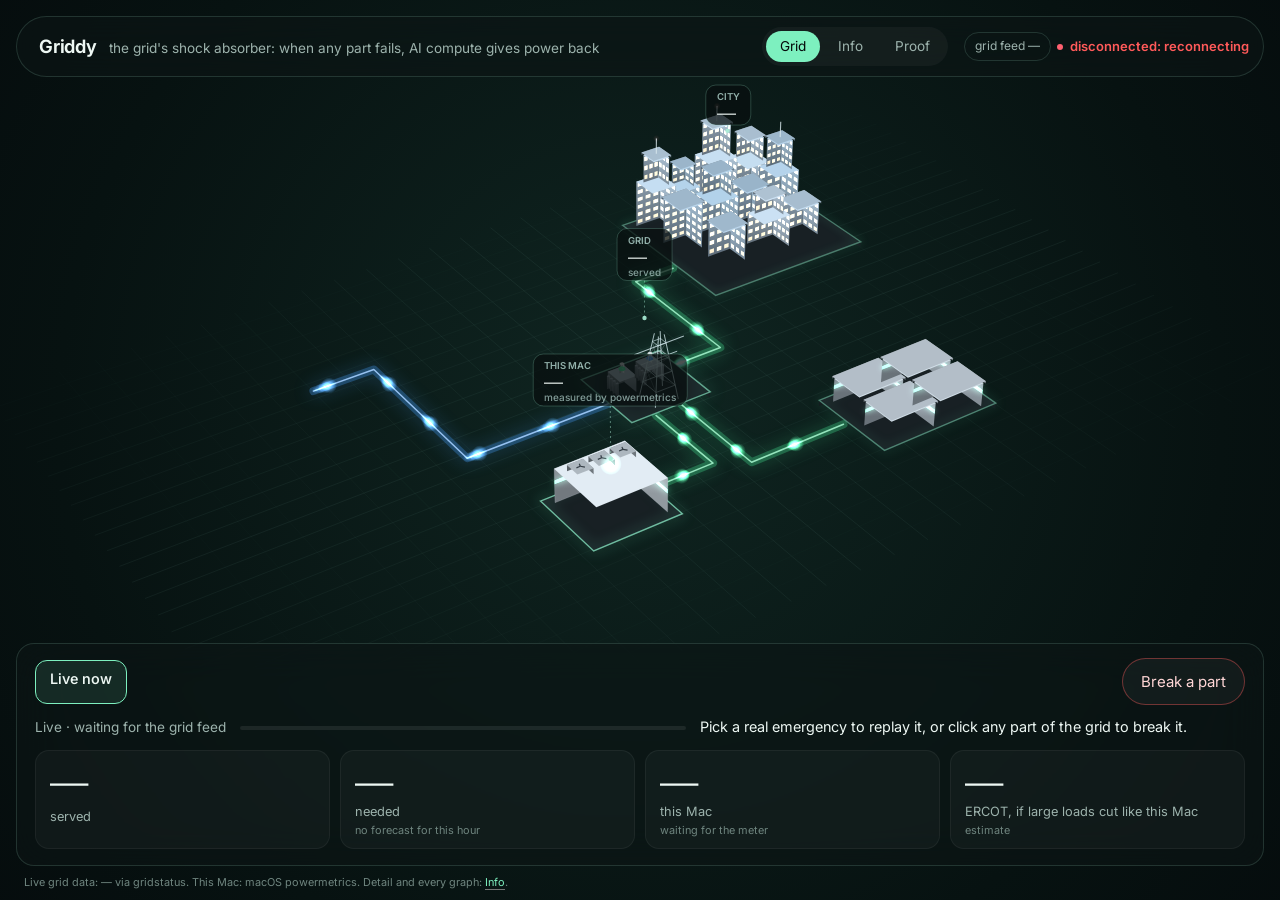
==== web/index.html @ c600271a "Judges describe a failure in their own words: read by pattern or Claude into a part and share, shown" ====
<!doctype html>
<html lang="en">
<head>
  <meta charset="utf-8">
  <meta name="viewport" content="width=device-width, initial-scale=1">
  <title>Griddy</title>
  <link rel="preconnect" href="https://fonts.googleapis.com">
  <link rel="preconnect" href="https://fonts.gstatic.com" crossorigin>
  <link href="https://fonts.googleapis.com/css2?family=Inter:wght@300;400;500;600;700&display=swap" rel="stylesheet">
  <link rel="stylesheet" href="style.css">
  <link rel="stylesheet" href="world.css">
</head>
<body class="w">
  <header class="w-top">
    <div class="w-brand"><b>Griddy</b><span>the grid's shock absorber: when any part fails, AI compute gives power back</span></div>
    <nav class="w-nav" aria-label="Pages"><a href="/" aria-current="page">Grid</a><a href="/info.html">Info</a><a href="/proof.html">Proof</a></nav>
    <div class="w-status"><span id="w-feed" class="w-pill">grid feed —</span><span id="conn" class="w-pill">connecting</span></div>
  </header>

  <canvas id="world" class="w-world" role="img" aria-label="The grid as a 3D world: power plants from the real fuel mix, the city lit by the demand served, this Mac's data center by its measured watts"></canvas>
  <div id="w-alerts" class="w-toasts" aria-live="polite"></div>
  <div id="w-pop" class="w-pop" role="dialog" aria-labelledby="w-pop-t" hidden>
    <b id="w-pop-t"></b><p id="w-pop-p"></p>
    <form id="w-pop-f" class="w-pop-f" hidden>
      <label for="w-pop-in">Or say how it breaks, in your words</label>
      <div><input id="w-pop-in" maxlength="500" autocomplete="off" placeholder="e.g. an ice storm freezes half the gas wellheads"><button type="submit">Read it</button></div>
      <small id="w-pop-read" aria-live="polite"></small>
    </form>
    <div id="w-pop-b" class="w-pop-b"></div>
  </div>

  <section class="w-dock" aria-label="The demo">
    <div class="w-row">
      <div id="w-picks" class="w-events" role="group" aria-label="Choose what the grid shows"></div>
      <button id="w-break-btn" type="button" class="w-work w-break">Break a part</button>
      <button id="w-work-btn" type="button" class="w-work" hidden>Give training a deadline</button>
      <button id="w-play-btn" type="button" class="w-play">Replay it live</button>
    </div>
    <div class="w-row w-row-time">
      <span id="w-clock" class="w-when">Live</span>
      <div class="w-bar" aria-hidden="true"><i id="w-progress"></i></div>
      <span id="w-head" class="w-headline"></span>
    </div>
    <div id="w-versus" class="w-versus" hidden>
      <div class="w-vs w-vs-without"><b>Without Griddy</b><span id="w-without"></span><small id="w-without-src"></small></div>
      <div class="w-vs w-vs-with"><b>With Griddy</b><span id="w-with"></span><small id="w-with-src"></small></div>
    </div>
    <div class="w-stats">
      <div class="w-stat"><b id="s-served">—</b><span>served</span><small id="s-served-src"></small></div>
      <div class="w-stat"><b id="s-needed">—</b><span>needed</span><small id="s-needed-src"></small></div>
      <div class="w-stat"><b id="s-mac">—</b><span>this Mac</span><small id="s-mac-src">measured by powermetrics</small></div>
      <div class="w-stat"><b id="s-impact">—</b><span id="s-impact-k">at grid scale</span><small id="s-impact-src">estimate</small></div>
    </div>
  </section>
  <footer id="w-sources" class="w-src"></footer>

  <script src="common.js"></script>
  <script src="world.js"></script>
  <script src="demo.js"></script>
</body>
</html>
---- web/style.css ----
/* Brownout: one stylesheet for the dashboard (projector, 1.5 m) and the phone pages (375 px). */
/* Tokens: a control room in black and grey (the Brownout design system). Power is drawn in white; colour
   says what a thing is (a job, the price, a limit); brightness says whether it is live; motion says that it
   just changed. Red only for limits, amber only for price and warnings. */
:root {
  /* the design system's tokens */
  --ground: #000000;          /* the page */
  --ground-glow: #1c1c1c;     /* the one pool of light behind what is live */
  --glass: rgba(24, 24, 24, 0.74);          /* panels; reads as #121212 */
  --glass-raised: rgba(44, 44, 44, 0.82);   /* inputs, pressed segments; reads as #242424 */
  --recess: #0c0c0c;          /* wells: a deferred slot, a gauge track */
  --hairline: rgba(255, 255, 255, 0.12);    /* dividers and gridlines only */
  --edge: #757575;            /* control borders, 3:1 or better */
  --ink: #f2f2f2; --ink-muted: #a6a6a6; --ink-quiet: #8c8c8c;
  --current: #ffffff;         /* power, measured and live */
  --current-dim: #666666;     /* power at rest; planned-watt bars, 3:1 on a panel */
  --on-current: #0a0a0a;
  --price: #ffb547;           /* signal amber: price and attention */
  --limit: #ff6070;           /* limit red: caps, over-cap, refusals */
  --limit-ink: #ffc4ca; --on-limit: #1a0508;
  --within: #3ee8a5;          /* live and within limits; always with its word */
  --job-chat: #7aa9ff; --job-train: #cf9bff; --job-batch: #a8e86a; --job-idle: #4a4a4a;
  --focus: var(--ink);
  --space-1: 4px; --space-2: 8px; --space-3: 12px; --space-4: 16px; --space-5: 24px; --space-6: 32px; --space-7: 56px;
  --radius-cell: 2px; --radius-control: 8px; --radius-panel: 16px; --radius-pill: 999px;
  --shadow-panel: 0 24px 48px rgba(0, 0, 0, 0.6), inset 0 1px 0 rgba(255, 255, 255, 0.06);
  --glow-current: 0 0 24px rgba(255, 255, 255, 0.28);
  --glow-line: 0 0 5px rgba(255, 255, 255, 0.5);
  --glow-limit: 0 0 28px rgba(255, 96, 112, 0.45);
  --blur-glass: 18px;
  --font: "Saira", "Bahnschrift", "DIN Alternate", "Segoe UI", system-ui, sans-serif;
  /* the names the page scripts and dashboard.css already use, on the same values */
  --bg: var(--ground); --panel: var(--glass); --panel2: var(--glass-raised); --line: var(--hairline);
  --text: var(--ink); --muted: var(--ink-muted);
  --warn: var(--price); --bad: var(--limit); --ok: var(--within); --action: var(--current);
  --off: var(--recess);
}
* { box-sizing: border-box; }
html { background: var(--ground); }
body {
  margin: 0 auto; max-width: 1680px; padding: var(--space-5) var(--space-6) var(--space-6); color: var(--ink);
  font: 400 17px/1.5 var(--font); font-variant-numeric: tabular-nums; overflow-wrap: anywhere; -webkit-font-smoothing: antialiased;
  background: radial-gradient(110% 60% at 50% 0%, var(--ground-glow) 0%, var(--ground) 65%) fixed, var(--ground); min-height: 100vh;
}
h1 { margin: 0; font-size: 26px; line-height: 1.15; font-weight: 600; letter-spacing: 0.01em; }
h2 { margin: 0 0 var(--space-2); font-size: 15px; line-height: 1.3; font-weight: 600; letter-spacing: 0.01em; color: var(--ink-muted); }
h2.sub-h { margin-top: var(--space-4); font-size: 14px; }
h3 { margin: 0; font-size: 19px; font-weight: 600; }
a { color: var(--ink); text-decoration-color: var(--edge); text-underline-offset: 3px; }
a:hover { text-decoration-color: var(--ink); }
:focus-visible { outline: 2px solid var(--focus); outline-offset: 2px; }

.top { display: flex; flex-wrap: wrap; gap: var(--space-3) var(--space-5); justify-content: space-between; align-items: flex-start; margin-bottom: var(--space-5); }
.claim p { margin: var(--space-1) 0 0; font-size: 19px; line-height: 1.45; max-width: 62ch; color: var(--ink-muted); }
.quote blockquote { margin: var(--space-2) 0 0; font-size: 17px; font-style: italic; max-width: 70ch; }
.quote cite { color: var(--ink-muted); font-size: 14px; font-style: normal; }
.controls { display: flex; flex-wrap: wrap; gap: var(--space-2); align-items: center; }
.controls label { color: var(--ink-muted); font-size: 14px; display: flex; gap: 6px; align-items: center; }

/* ---------- controls ---------- */
select, button, input, textarea {
  font: inherit; color: var(--ink); background: var(--glass-raised); border: 1px solid var(--edge);
  border-radius: var(--radius-control); padding: 8px 12px; transition: border-color .2s, background .2s, box-shadow .2s;
}
select:hover, input:hover, textarea:hover { border-color: var(--ink-muted); }
textarea, input { background: var(--recess); }
::placeholder { color: var(--ink-quiet); }
button { cursor: pointer; font-weight: 600; font-size: 15px; }
button:hover { border-color: var(--ink-muted); }
button:active { transform: translateY(1px); }
button:disabled { opacity: 0.5; cursor: default; transform: none; }
button.primary { background: var(--current); border-color: var(--current); color: var(--on-current); box-shadow: var(--glow-current); }
button.danger { background: transparent; border-color: var(--limit); color: var(--limit); }
button.danger:hover { background: var(--limit); color: var(--on-limit); }
.keys { color: var(--ink-muted); font-size: 13px; width: 100%; text-align: right; }
kbd { border: 1px solid var(--hairline); border-radius: var(--radius-cell); padding: 0 5px; font: 600 0.85em var(--font); color: var(--ink-muted); }

/* ---------- status: a word and a small dot, coloured only when it matters. No pills, no fills, no glow ---------- */
.badge { display: inline-flex; align-items: center; gap: 7px; white-space: nowrap; font-size: 13px; font-weight: 500; line-height: 1.35; color: var(--ink-muted); }
.badge::before { content: ""; width: 6px; height: 6px; border-radius: 50%; background: var(--ink-quiet); flex: none; }
.badge.ok::before, .state-running::before { background: var(--within); }
.badge.warn, .state-paused, .state-stopped { color: var(--price); }
.badge.warn::before, .state-paused::before, .state-stopped::before { background: var(--price); }
.badge.bad { color: var(--limit); font-weight: 600; }
.badge.bad::before { background: var(--limit); }
.state-done { color: var(--ink-muted); }

/* ---------- panels: glass over the black; corner ticks are the status lamp ---------- */
main { display: grid; gap: var(--space-5); }
.row { display: grid; gap: var(--space-5); }
.bottom { grid-template-columns: repeat(auto-fit, minmax(340px, 1fr)); }
.panel {
  position: relative; min-width: 0; padding: var(--space-5); border-radius: var(--radius-panel);
  background: var(--glass); border: 1px solid var(--hairline); box-shadow: var(--shadow-panel);
  -webkit-backdrop-filter: blur(var(--blur-glass)) saturate(140%); backdrop-filter: blur(var(--blur-glass)) saturate(140%);
  --tick: var(--current-dim);
}
.panel[data-state="live"] { --tick: var(--current); }
.panel[data-state="stale"] { --tick: var(--price); }
.panel[data-state="over"] { --tick: var(--limit); }
.panel::before, .panel::after {
  content: ""; position: absolute; width: 14px; height: 14px; pointer-events: none;
  border: 0 solid var(--tick); transition: border-color .3s, width .5s, height .5s;
}
.panel::before { top: -1px; left: -1px; border-top-width: 2px; border-left-width: 2px; border-top-left-radius: var(--radius-panel); }
.panel::after { bottom: -1px; right: -1px; border-bottom-width: 2px; border-right-width: 2px; border-bottom-right-radius: var(--radius-panel); }
.pulse::before, .pulse::after { width: 34px; height: 34px; }
.label { color: var(--ink-muted); font-size: 13px; font-weight: 500; }
.cap { color: var(--ink-muted); font-size: 14px; margin: -2px 0 var(--space-3); max-width: 80ch; }
.value { font-size: 44px; font-weight: 350; font-stretch: 75%; line-height: 1.05; margin: var(--space-1) 0; letter-spacing: -0.01em; }
.value.bad { color: var(--limit); }
.value.stale, .stale { opacity: 0.55; }
.value small { font-size: 0.4em; font-weight: 500; font-stretch: 100%; color: var(--ink-muted); margin-left: 0.25em; letter-spacing: 0; }
.sub { font-size: 15px; }
.src { color: var(--ink-quiet); font-size: 12px; line-height: 1.4; letter-spacing: 0.01em; overflow-wrap: anywhere; }
.empty { color: var(--ink-muted); font-style: italic; }

.panel-head { display: flex; justify-content: space-between; align-items: center; gap: var(--space-2) var(--space-3); flex-wrap: wrap; margin-bottom: var(--space-2); }
.panel-head h2 { margin: 0; }
.legend { display: flex; flex-wrap: wrap; gap: var(--space-2) var(--space-4); margin: var(--space-3) 0 var(--space-1); font-size: 13px; color: var(--ink-muted); }
.sw { display: inline-block; width: 14px; height: 10px; margin-right: 6px; vertical-align: middle; border-radius: var(--radius-cell); }
.sw.price { background: var(--price); }
.sw.carbon { background: repeating-linear-gradient(90deg, var(--ink-muted) 0 4px, transparent 4px 6px); }
.sw.run-gpu { background: var(--job-train); }
.sw.run-cpu { background: repeating-linear-gradient(45deg, var(--job-train) 0 2px, transparent 2px 4px); }
.sw.off { background: var(--recess); border: 1px solid var(--edge); }
.sw.cap { background: rgba(255, 96, 112, 0.2); border: 1px solid var(--limit); }
.sw.now { background: rgba(255, 255, 255, 0.12); outline: 2px solid var(--ink); }

.job-head { display: flex; justify-content: space-between; align-items: center; margin-bottom: var(--space-2); }
.kv { font-size: 15px; margin: 2px 0; }
.kv b { color: var(--ink-muted); font-weight: 500; margin-right: 6px; }
.bar { height: 6px; background: var(--recess); border-radius: var(--radius-pill); overflow: hidden; margin: var(--space-1) 0; }
.bar span { display: block; height: 100%; background: var(--c, var(--current)); box-shadow: 0 0 8px var(--c, var(--current)); transition: width .8s cubic-bezier(.2, .8, .2, 1); }

.explain { font-size: 19px; line-height: 1.45; min-height: 3.2em; }
.plan ul, .explanations { margin: 6px 0; padding-left: 20px; }
.plan-head { font-weight: 600; }
.explanations li { margin: var(--space-1) 0; }
.explanations li::marker { color: var(--ink-quiet); }
.warn-line { color: var(--price); font-weight: 600; margin-top: var(--space-1); }
li.bad, .log li.bad, .bad-text { color: var(--limit-ink); }

.log { list-style: none; margin: 0; padding: 0; height: 380px; overflow-y: auto; font-size: 14px; scrollbar-color: var(--edge) transparent; }
.log li { display: grid; grid-template-columns: auto auto 1fr; gap: var(--space-2); padding: 6px 0; border-bottom: 1px solid var(--hairline); animation: arrive .6s cubic-bezier(.2, .8, .2, 1); }
.log li.empty { display: block; border: 0; animation: none; }
.log time { color: var(--ink-quiet); }
.log .kind { color: var(--ink-muted); font-size: 12px; padding-top: 2px; min-width: 70px; }
@keyframes arrive { 0% { opacity: 0; transform: translateY(-4px); background: rgba(255, 255, 255, 0.06); } 100% { opacity: 1; transform: none; background: transparent; } }

@media (max-width: 640px) {
  body { padding: var(--space-3) var(--space-4) var(--space-5); font-size: 16px; }
  h1 { font-size: 22px; }
  .claim p { font-size: 16px; }
  .panel { padding: var(--space-4); }
  .value { font-size: 34px; }
  .keys { display: none; }
}

/* ---------- phone pages (chat, owner, operator): 375 px wide, no horizontal scroll ---------- */
body.phone { max-width: 760px; padding: var(--space-4) var(--space-4) var(--space-5); font-size: 17px; }
.phone-top { margin-bottom: var(--space-4); }
.phone-top h1 { font-size: 26px; }
.phone-top .cap { margin: var(--space-2) 0; }
.badges { display: flex; flex-wrap: wrap; gap: 6px 18px; margin-top: var(--space-3); }
.phone main { gap: var(--space-4); }
.phone .panel { padding: var(--space-4); }
.phone textarea, .phone input, .phone select { width: 100%; font-size: 17px; min-height: 46px; }
.phone textarea { resize: vertical; min-height: 3em; }
.phone button { min-height: 46px; padding: 9px 18px; }
.phone .panel h2 { color: var(--ink); font-size: 17px; }
.field { display: grid; gap: var(--space-1); margin: var(--space-2) 0; }
.field > span { color: var(--ink-muted); font-size: 13px; font-weight: 500; }
.btn-row { display: flex; flex-wrap: wrap; gap: var(--space-2); align-items: center; margin-top: var(--space-2); }

.thread { list-style: none; margin: 0; padding: 0; display: grid; gap: var(--space-3); }
.msg { max-width: 92%; padding: 11px 14px; border-radius: var(--radius-control); background: var(--glass); border: 1px solid var(--hairline); animation: arrive .5s cubic-bezier(.2, .8, .2, 1); }
.msg.user { justify-self: end; background: var(--glass-raised); border-color: var(--edge); }
.msg .body { white-space: pre-wrap; }
.msg.pending .body::after { content: ""; display: inline-block; width: 8px; height: 1em; margin-left: 3px; vertical-align: text-bottom; background: var(--current); animation: caret 1s steps(2) infinite; }
@keyframes caret { 50% { opacity: 0; } }
.msg .meta { color: var(--ink-quiet); font-size: 12px; margin-top: 6px; }
.msg .meta:empty { display: none; }
.msg.error { border-color: var(--limit); }
.msg.error .meta { color: var(--limit-ink); }
.composer { position: sticky; bottom: 0; display: grid; grid-template-columns: 1fr auto; gap: var(--space-2); padding: var(--space-3) 0 var(--space-1); background: linear-gradient(to top, var(--ground) 70%, transparent); }
.composer textarea { min-height: 46px; }

/* approval cards (owner + operator) */
.board { display: grid; gap: var(--space-3); }
.ask {
  position: relative; border: 1px solid var(--price); border-radius: var(--radius-panel); padding: var(--space-4); background: var(--glass-raised);
  animation: arrive .6s cubic-bezier(.2, .8, .2, 1);
}
.ask.closed { border-color: var(--hairline); background: var(--glass); }
.ask.expired { opacity: 0.6; }
.ask-head { display: flex; flex-wrap: wrap; gap: var(--space-1) var(--space-2); align-items: center; }
.ask-head b { font-size: 19px; font-weight: 600; }
.ask-head .src { width: 100%; }
.ask-msg { font-size: 19px; line-height: 1.45; margin: var(--space-3) 0; }
.ask-facts { border-top: 1px solid var(--hairline); padding-top: var(--space-2); margin: var(--space-3) 0; color: var(--ink-muted); font-size: 15px; }
.ask-reply { margin-top: var(--space-3); }
.ask-decision:not(:empty) { margin-top: var(--space-3); animation: arrive .6s cubic-bezier(.2, .8, .2, 1); }
.decision-line { font-size: 17px; display: flex; flex-wrap: wrap; gap: var(--space-2); align-items: center; }
.ask-change:not(:empty) { font-size: 15px; margin-top: var(--space-3); padding: var(--space-3); border-radius: var(--radius-control); background: var(--recess); border: 1px solid var(--hairline); }
.change-h { color: var(--ink-muted); font-size: 13px; font-weight: 600; margin-bottom: var(--space-1); }
.ask-change .was { color: var(--ink-quiet); }
.ask-change .now { font-weight: 600; }
.mine-job { padding: var(--space-3) 0; border-top: 1px solid var(--hairline); }
.mine-job:first-child { border-top: 0; }

/* operator console */
.power-strip { display: grid; grid-template-columns: minmax(0, 1fr) 132px; gap: var(--space-2) var(--space-4); align-items: center; }
.power-strip .power-now { display: flex; flex-wrap: wrap; align-items: baseline; gap: var(--space-1) var(--space-4); }
.power-strip .pw { display: grid; gap: 2px; }
.power-strip .src { grid-column: 1 / -1; }
.power-gauge { width: 132px; }
.pw-now { font-size: 64px; font-weight: 300; letter-spacing: -0.02em; }
.pw-mean { font-size: 30px; font-weight: 400; }
.power-gauge .gauge-mid { padding: 14%; }
.power-gauge .gauge-mid .ro { font-size: 22px; }
.power-gauge .gauge-mid .label { font-size: 11px; }
.transcript-label { color: var(--price); font-size: 14px; margin-bottom: var(--space-1); }
textarea.mono { font-family: ui-monospace, "Cascadia Mono", Menlo, monospace; font-size: 15px; }
.result:not(:empty) { margin-top: var(--space-3); animation: arrive .6s cubic-bezier(.2, .8, .2, 1); }

/* Simulated content: a dashed edge and a SIMULATED tag, never the look of a measured number. */
.panel.sim { border-style: dashed; border-color: var(--ink-muted); --tick: transparent; }
.panel.sim .cap { margin-top: 6px; }
.badge.sim { border: 1px dashed var(--ink-muted); border-radius: var(--radius-cell); padding: 1px 8px; color: var(--ink-muted); background: transparent; box-shadow: none; letter-spacing: .06em; }
.badge.sim::before { display: none; }
.nb-grid { display: grid; grid-template-columns: repeat(auto-fit, minmax(150px, 1fr)); gap: var(--space-3) var(--space-4); margin-top: var(--space-3); }
.nb-grid .value { font-size: 26px; margin: 0; }
.nb-grid .bar span { background: var(--price); box-shadow: none; }
.nb-grid .bar.over span { background: var(--limit); }
#events { display: grid; gap: var(--space-3); }
.ev { border: 1px solid var(--hairline); border-radius: var(--radius-panel); padding: var(--space-3) var(--space-4); background: var(--glass-raised); }
.ev-active { border-color: var(--price); }
.ev-ended { opacity: 0.75; }
.ev-head { display: flex; flex-wrap: wrap; gap: var(--space-1) var(--space-2); align-items: center; font-size: 17px; }
.ev-clock { margin-left: auto; }
.ttc { margin-top: var(--space-2); font-size: 17px; display: flex; flex-wrap: wrap; align-items: baseline; gap: var(--space-2); }
.ttc-n { font-size: 56px; font-weight: 300; font-stretch: 75%; line-height: 1; letter-spacing: -0.02em; }
.ttc.ok .ttc-n { color: var(--within); text-shadow: 0 0 24px rgba(62, 232, 165, 0.35); }
.ttc.wait .ttc-n { color: var(--price); }
.ttc.bad .ttc-n { color: var(--limit); text-shadow: var(--glow-limit); }

/* receipts (dashboard) */
.receipts { margin-top: var(--space-1); }
.receipt-pick { display: flex; flex-wrap: wrap; gap: var(--space-2) var(--space-4); align-items: center; margin: 6px 0 var(--space-3); }
.receipt-pick label { color: var(--ink-muted); font-size: 14px; display: flex; gap: 6px; align-items: center; flex-wrap: wrap; }
.receipt-pick select { max-width: 100%; }
.receipt-grid { display: grid; gap: var(--space-4) var(--space-5); grid-template-columns: repeat(auto-fit, minmax(380px, 1fr)); margin-bottom: var(--space-3); }
.receipt-head { display: flex; flex-wrap: wrap; gap: var(--space-2) var(--space-6); margin: var(--space-1) 0 var(--space-3); }
.receipt-head .value { font-size: 36px; }
.rtable { width: 100%; border-collapse: collapse; font-size: 15px; margin: var(--space-2) 0; }
.rtable th, .rtable td { text-align: left; vertical-align: top; padding: 7px var(--space-2); border-bottom: 1px solid var(--hairline); }
.rtable thead th { color: var(--ink-muted); font-weight: 500; font-size: 13px; }
.rtable tbody tr { transition: background .2s; }
.rtable tbody tr:hover { background: rgba(255, 255, 255, 0.03); }
.rtable.compare tbody th { font-weight: 500; }
.rtable td.good { color: var(--within); font-weight: 600; }
.rtable.trace td.attrs { font-size: 12px; }
.attr { display: inline-block; margin: 0 var(--space-2) 2px 0; padding: 0 6px; border-radius: var(--radius-cell); background: rgba(255, 255, 255, 0.06); }
@media (max-width: 640px) {
  .receipt-grid { grid-template-columns: 1fr; }
  .receipt-pick label { width: 100%; }
  .receipt-pick select { width: 100%; min-width: 0; }
  .rtable { font-size: 13px; }
  .rtable.trace td.attrs { display: none; }
}

/* ---------- the 24-hour dispatch map (web/map.js) ---------- */
.map { margin: 6px 0 2px; min-height: 250px; }   /* reserved so the page does not jump when the schedule arrives */
.map-grid { --label: 92px; display: grid; grid-template-columns: var(--label) repeat(var(--n), minmax(0, 1fr));
  column-gap: 2px; row-gap: 6px; position: relative; align-items: stretch; }
.map-label { grid-column: 1; align-self: center; padding-right: var(--space-2); font-size: 14px; color: var(--ink-muted); line-height: 1.15; }
.map-label b { color: var(--c, var(--ink)); font-size: 17px; font-weight: 600; }
.map-scale { font-size: 12px; color: var(--ink-quiet); }
.map-curve { height: 64px; border-bottom: 1px solid var(--hairline); }
.map-curve svg { width: 100%; height: 100%; display: block; overflow: visible; }
.map-curve path { fill: none; vector-effect: non-scaling-stroke; }
.map-curve path.price { stroke: var(--price); stroke-width: 2.5; filter: drop-shadow(0 0 4px rgba(255, 181, 71, 0.45)); }
.map-curve path.carbon { stroke: var(--ink-muted); stroke-width: 1.5; stroke-dasharray: 5 4; opacity: .8; }
.map-hour { font-size: 12px; color: var(--ink-muted); white-space: nowrap; overflow: visible; border-left: 1px solid var(--hairline); padding-left: 4px; }
.map-cap { position: relative; height: 22px; background: rgba(255, 96, 112, 0.18); border: 1px solid var(--limit); border-radius: var(--radius-cell); }
.map-cap span { position: absolute; left: 6px; top: 1px; font-size: 12px; font-weight: 600; color: var(--limit-ink); white-space: nowrap; }
.map-cell { height: 30px; border-radius: var(--radius-cell); transition: background .4s, box-shadow .4s; }
.map-cell.off { background: var(--recess); }
.map-cell.run-gpu { background: var(--c); box-shadow: 0 0 10px -3px var(--c); }
.map-cell.run-cpu { background: repeating-linear-gradient(45deg, var(--c) 0 3px, var(--recess) 3px 6px); }
.map-bar { height: 28px; display: flex; align-items: flex-end; }
.map-bar i { display: block; width: 100%; background: var(--current-dim); border-radius: 1px 1px 0 0; transition: height .5s cubic-bezier(.2, .8, .2, 1); }
.map-bar.over i { background: var(--limit); }
.map-now { position: relative; outline: 2px solid var(--ink); outline-offset: 1px; border-radius: var(--radius-cell); background: rgba(255, 255, 255, .07); box-shadow: 0 0 18px rgba(255, 255, 255, .25); pointer-events: none; z-index: 2; }
@media (max-width: 640px) {
  .map-grid { --label: 54px; column-gap: 1px; }
  .map-label b { font-size: 14px; }
  .map-scale { display: none; }
  .map-cell { height: 22px; }
  .map-curve { height: 48px; }
  .map-hour { font-size: 11px; }
  .map-hour:not(.h6) { visibility: hidden; }
}

/* ---------- proof page ---------- */
.proof-trace svg { width: 100%; height: auto; display: block; }
.proof-trace .grid { stroke: var(--hairline); stroke-width: 1; }
.proof-trace .zero { stroke: var(--ink-muted); stroke-dasharray: 4 4; }
.proof-trace .tick { fill: var(--ink-muted); font: 13px var(--font); }
.proof-trace .trace { fill: none; stroke-width: 2.2; stroke-linejoin: round; filter: drop-shadow(0 0 3px rgba(255, 255, 255, 0.25)); }
.proof-trace .cap { stroke: var(--limit); stroke-width: 2; }
.proof-trace .cap-label { fill: var(--limit-ink); font: 600 13px var(--font); }

/* ---------- live parts (common.js kit): rolling readouts, the cap gauge, the 3D grid scene ---------- */
.ro { display: inline-flex; align-items: baseline; white-space: nowrap; line-height: 1; transition: color .3s, text-shadow .3s; }
.ro-num { display: inline-flex; font-stretch: 75%; }
.ro-unit { font-size: 0.36em; font-weight: 500; color: var(--ink-muted); margin-left: 0.3em; font-stretch: 100%; letter-spacing: 0; }
.ro[data-tone="live"] { filter: drop-shadow(0 0 14px rgba(255, 255, 255, 0.25)); }   /* on the whole number: a text-shadow would be clipped by each digit window */
.ro[data-tone="over"] { color: var(--limit); filter: drop-shadow(0 0 14px rgba(255, 96, 112, 0.45)); }
.ro[data-tone="stale"] { opacity: 0.55; }
.ro-d { display: inline-block; height: 1em; overflow: hidden; vertical-align: top; }
.ro-d > span { display: flex; flex-direction: column; transition: transform .6s cubic-bezier(.2, .8, .2, 1); transform: translateY(calc(var(--n, 0) * -1em)); }
.ro-d > span > i, .ro-c { display: block; height: 1em; line-height: 1em; font-style: normal; }
.ro-c { display: inline-block; }
.ro.flare .ro-num { animation: flare .9s ease-out; }
@keyframes flare { 0% { filter: brightness(1.8); } 100% { filter: none; } }

.gauge { position: relative; width: 100%; aspect-ratio: 1; }
.gauge svg { display: block; width: 100%; height: 100%; overflow: visible; }
.gauge .g-track { fill: none; stroke: var(--recess); stroke-width: 12; }
.gauge .g-val { fill: none; stroke: var(--current); stroke-width: 12; stroke-linecap: round; stroke-dasharray: 1000 1000; stroke-dashoffset: 1000; transition: stroke-dashoffset .8s cubic-bezier(.2, .8, .2, 1), stroke .3s; filter: drop-shadow(var(--glow-line)); }
.gauge.over .g-val { stroke: var(--limit); filter: drop-shadow(0 0 8px rgba(255, 96, 112, 0.6)); }
.gauge .g-tick { stroke: var(--hairline); stroke-width: 1.5; }
.gauge .g-tick.major { stroke: var(--ink-quiet); }
.gauge .g-cap { stroke: var(--limit); stroke-width: 3; stroke-linecap: round; transform-origin: 120px 120px; transition: transform .8s cubic-bezier(.2, .8, .2, 1); }
.gauge-mid { position: absolute; inset: 0; display: grid; place-content: center; justify-items: center; text-align: center; gap: 2px; padding: 18%; }
.gauge-mid .ro { font-size: 30px; font-weight: 350; }
.gauge-mid .label { font-size: 12px; line-height: 1.25; }

.scene { position: relative; min-height: 300px; touch-action: pan-y; cursor: grab; outline-offset: 4px; border-radius: var(--radius-panel); }
.scene:active { cursor: grabbing; }
.scene canvas { position: absolute; inset: 0; width: 100%; height: 100%; display: block; }
.scene-tags { position: absolute; inset: 0; pointer-events: none; overflow: hidden; }
.scene-tag {
  position: absolute; left: 0; top: 0; padding: 3px 9px; border-radius: var(--radius-cell); white-space: nowrap;
  font-size: 13px; font-weight: 500; line-height: 1.35; color: var(--ink); background: var(--glass); border: 1px solid var(--hairline);
  -webkit-backdrop-filter: blur(8px); backdrop-filter: blur(8px); will-change: transform;
}
.scene-tag b { font-weight: 600; color: var(--c, var(--ink)); }
.scene-tag[data-tone="limit"] { color: var(--limit-ink); border-color: var(--limit); }
.scene-tag[data-tone="grid"] b { color: var(--price); }
.scene-tag[data-tone="total"] { font-size: 15px; border-color: var(--current); }
.scene-tag[data-tone="total"] b { color: var(--current); }
@media (max-width: 640px) { .scene-tag { font-size: 11px; padding: 2px 6px; } .scene-tag[data-tone="total"] { font-size: 13px; } }

@media (prefers-reduced-motion: reduce) {
  *, *::before, *::after { transition: none !important; animation: none !important; }
  html { scroll-behavior: auto; }
}
---- web/world.css ----
/* The judge's page: the 3D grid world full screen, a glass top bar and a glass dock. Minimal type, big numbers,
   sources in small print. Palette: near-black with a deep green glow, mint for live and measured, amber for a
   warning, red only for an emergency. */
:root {
  --bg: #050809; --ink: #eef8f4; --muted: #9db3ad; --faint: #6f857f; --glass: rgba(14, 22, 22, 0.62);
  --line: rgba(160, 230, 205, 0.16); --mint: #7df0bf; --amber: #ffbe46; --red: #ff5a5a; --blue: #5aa8ff;
  --radius: 18px; --font: "Inter", "SF Pro Text", system-ui, -apple-system, "Segoe UI", sans-serif;
}
* { box-sizing: border-box; }
html, body { margin: 0; height: 100%; background: var(--bg); color: var(--ink); font-family: var(--font); }
body.w { overflow: hidden; padding: 0; max-width: none; font: 15px/1.4 var(--font); background: var(--bg); color: var(--ink); }
a { color: var(--mint); }
button { font: inherit; color: inherit; }
:focus-visible { outline: 2px solid var(--mint); outline-offset: 3px; }

.w-world { position: fixed; inset: 0; width: 100vw; height: 100vh; display: block; cursor: grab; touch-action: none; }
.w-world:active { cursor: grabbing; }

.w-top { position: fixed; top: 16px; left: 16px; right: 16px; display: flex; align-items: center; gap: 16px; z-index: 2;
  padding: 10px 14px; border-radius: 999px; background: var(--glass); border: 1px solid var(--line);
  backdrop-filter: blur(18px) saturate(1.2); -webkit-backdrop-filter: blur(18px) saturate(1.2); }
.w-brand { display: flex; align-items: baseline; gap: 12px; padding-left: 8px; }
.w-brand b { font-size: 1.15rem; font-weight: 650; letter-spacing: -0.01em; }
.w-brand span { color: var(--muted); font-size: 0.85rem; }
.w-nav { margin-left: auto; display: flex; gap: 4px; padding: 4px; border-radius: 999px; background: rgba(255, 255, 255, 0.04); }
.w-nav a { color: var(--muted); text-decoration: none; padding: 6px 14px; border-radius: 999px; font-size: 0.85rem; }
.w-nav a[aria-current="page"] { color: var(--bg); background: var(--mint); }
.w-status { display: flex; gap: 6px; }
.w-pill { font-size: 0.75rem; color: var(--muted); padding: 5px 10px; border-radius: 999px; border: 1px solid var(--line); white-space: nowrap; }
.w-pill.ok, .badge.ok { color: var(--mint); border-color: rgba(125, 240, 191, 0.4); }
.w-pill.bad, .badge.bad { color: var(--red); border-color: rgba(255, 90, 90, 0.4); }

.w-toasts { position: fixed; top: 86px; right: 16px; width: min(380px, calc(100vw - 32px)); display: grid; gap: 8px; z-index: 2; }
.w-toast { padding: 12px 14px; border-radius: 14px; background: var(--glass); border: 1px solid var(--line); border-left: 3px solid var(--amber);
  backdrop-filter: blur(16px); -webkit-backdrop-filter: blur(16px); display: grid; gap: 3px; transition: opacity .6s; }
.w-toast b { font-size: 0.72rem; letter-spacing: .06em; text-transform: uppercase; color: var(--muted); font-weight: 600; }
.w-toast span { font-size: 0.95rem; line-height: 1.35; }
.w-toast small { font-size: 0.7rem; color: var(--faint); }
.w-toast.emergency, .w-toast.outage { border-left-color: var(--red); }
.w-toast.brownout { border-left-color: var(--mint); }
.w-toast.end { border-left-color: var(--blue); }
.w-toast.old { opacity: .55; }

.w-dock { position: fixed; left: 16px; right: 16px; bottom: 34px; z-index: 2; padding: 14px 18px 16px; border-radius: var(--radius);
  background: var(--glass); border: 1px solid var(--line); backdrop-filter: blur(20px) saturate(1.2); -webkit-backdrop-filter: blur(20px) saturate(1.2);
  display: grid; gap: 12px; }
.w-row { display: flex; align-items: center; gap: 12px; flex-wrap: wrap; }
.w-events { display: flex; gap: 6px; flex-wrap: wrap; }
.w-events button { display: grid; text-align: left; gap: 1px; padding: 8px 14px; border-radius: 12px; border: 1px solid var(--line);
  background: rgba(255, 255, 255, 0.03); cursor: pointer; font-size: 0.9rem; font-weight: 550; min-height: 44px; }
.w-events button small { color: var(--muted); font-weight: 400; font-size: 0.72rem; }
.w-events button[aria-pressed="true"] { border-color: var(--mint); background: rgba(125, 240, 191, 0.1); }
.w-play { margin-left: auto; padding: 12px 22px; border-radius: 999px; border: 0; background: var(--mint); color: #04130d; font-weight: 650;
  cursor: pointer; min-height: 44px; }
.w-play[hidden], .w-work[hidden] { display: none; }
.w-work { margin-left: auto; padding: 12px 18px; border-radius: 999px; border: 1px solid var(--line); background: rgba(255, 255, 255, 0.04); cursor: pointer; min-height: 44px; }
.w-work + .w-play { margin-left: 0; }
.w-row-time { gap: 14px; }
.w-when { font-size: 0.85rem; color: var(--muted); white-space: nowrap; font-variant-numeric: tabular-nums; }
.w-bar { flex: 1 1 160px; height: 4px; border-radius: 4px; background: rgba(255, 255, 255, 0.08); overflow: hidden; }
.w-bar i { display: block; height: 100%; width: 0; background: linear-gradient(90deg, var(--mint), var(--blue)); transition: width .9s linear; }
.w-headline { font-size: 0.9rem; color: var(--ink); flex: 1 1 260px; }
.w-stats { display: grid; grid-template-columns: repeat(4, minmax(0, 1fr)); gap: 10px; }
.w-stat { display: grid; padding: 10px 14px; border-radius: 14px; background: rgba(255, 255, 255, 0.03); border: 1px solid rgba(255, 255, 255, 0.05); }
.w-stat b { font-size: clamp(1.6rem, 3vw, 2.4rem); font-weight: 300; letter-spacing: -0.02em; font-variant-numeric: tabular-nums; line-height: 1.1; }
.w-stat span { font-size: 0.8rem; color: var(--muted); }
.w-stat small { font-size: 0.68rem; color: var(--faint); margin-top: 2px; }

.w-break { margin-left: auto; border-color: rgba(255, 90, 90, 0.4); color: #ffd6d6; }
.w-break + .w-work, .w-break ~ .w-play { margin-left: 0; }
.w-break[aria-pressed="true"] { background: rgba(255, 90, 90, 0.16); }

.w-pop { position: fixed; z-index: 3; width: min(320px, calc(100vw - 32px)); padding: 14px 16px; border-radius: 16px; display: grid; gap: 8px;
  background: rgba(10, 16, 16, 0.86); border: 1px solid rgba(255, 120, 120, 0.35); box-shadow: 0 18px 40px rgba(0, 0, 0, 0.45);
  backdrop-filter: blur(18px); -webkit-backdrop-filter: blur(18px); }
.w-pop[hidden] { display: none; }
.w-pop b { font-size: 1rem; font-weight: 600; }
.w-pop p { margin: 0; font-size: 0.85rem; color: var(--muted); line-height: 1.4; }
.w-pop-f { display: grid; gap: 6px; }
.w-pop-f[hidden] { display: none; }
.w-pop-f label { font-size: 0.75rem; color: var(--muted); }
.w-pop-f div { display: flex; gap: 6px; }
.w-pop-f input { flex: 1; min-width: 0; min-height: 44px; padding: 8px 12px; border-radius: 12px; border: 1px solid var(--line);
  background: rgba(255, 255, 255, 0.05); color: var(--ink); font: inherit; font-size: 0.85rem; }
.w-pop-f button { min-height: 44px; padding: 8px 14px; border-radius: 12px; border: 1px solid var(--line); background: rgba(255, 255, 255, 0.08); cursor: pointer; }
.w-pop-f small { font-size: 0.75rem; color: var(--ink); line-height: 1.35; }
.w-pop-f small.err { color: #ffb0b0; }
.w-toast.act { border-left-color: var(--mint); }
.w-pop-b { display: flex; flex-wrap: wrap; gap: 6px; }
.w-pop-b button { min-height: 44px; padding: 8px 14px; border-radius: 999px; border: 1px solid var(--line); background: rgba(255, 255, 255, 0.05); cursor: pointer; }
.w-pop-b button.go { background: var(--red); border-color: var(--red); color: #1a0505; font-weight: 650; }
.w-pop-b button.open { background: var(--mint); border-color: var(--mint); color: #04130d; font-weight: 650; }
.w-pop-b button small { display: block; font-size: 0.7rem; color: var(--faint); }

.w-versus { display: grid; grid-template-columns: 1fr 1fr; gap: 10px; }
.w-versus[hidden] { display: none; }
.w-vs { display: grid; gap: 2px; padding: 10px 14px; border-radius: 14px; border: 1px solid rgba(255, 255, 255, 0.06); }
.w-vs b { font-size: 0.72rem; letter-spacing: .06em; text-transform: uppercase; font-weight: 600; }
.w-vs span { font-size: 0.95rem; line-height: 1.35; }
.w-vs small { font-size: 0.68rem; color: var(--faint); }
.w-vs-without { background: rgba(255, 90, 90, 0.07); }
.w-vs-without b { color: #ff9b9b; }
.w-vs-with { background: rgba(125, 240, 191, 0.07); }
.w-vs-with b { color: var(--mint); }

.w-src { position: fixed; left: 24px; right: 24px; bottom: 10px; z-index: 2; font-size: 0.68rem; color: var(--faint); white-space: nowrap; overflow: hidden; text-overflow: ellipsis; }

@media (max-width: 820px) {
  .w-brand span, .w-status { display: none; }
  .w-top { top: 8px; left: 8px; right: 8px; padding: 6px 10px; }
  .w-dock { left: 8px; right: 8px; bottom: 22px; padding: 10px 12px; gap: 8px; }
  .w-events button { padding: 6px 10px; font-size: 0.8rem; min-height: 40px; }
  .w-events button small, .w-headline { display: none; }
  .w-stats { grid-template-columns: repeat(4, minmax(0, 1fr)); gap: 6px; }
  .w-stat { padding: 6px 8px; }
  .w-stat b { font-size: 1.05rem; }
  .w-stat span { font-size: 0.68rem; }
  .w-stat small { display: none; }
  .w-toasts { top: 60px; width: min(300px, calc(100vw - 16px)); right: 8px; }
  .w-src { left: 10px; right: 10px; bottom: 4px; }
  .w-versus { grid-template-columns: 1fr; gap: 6px; }
  .w-vs { padding: 6px 10px; }
  .w-vs span { font-size: 0.8rem; }
  .w-vs small { display: none; }
}
@media (prefers-reduced-motion: reduce) { .w-bar i, .w-toast { transition: none; } }
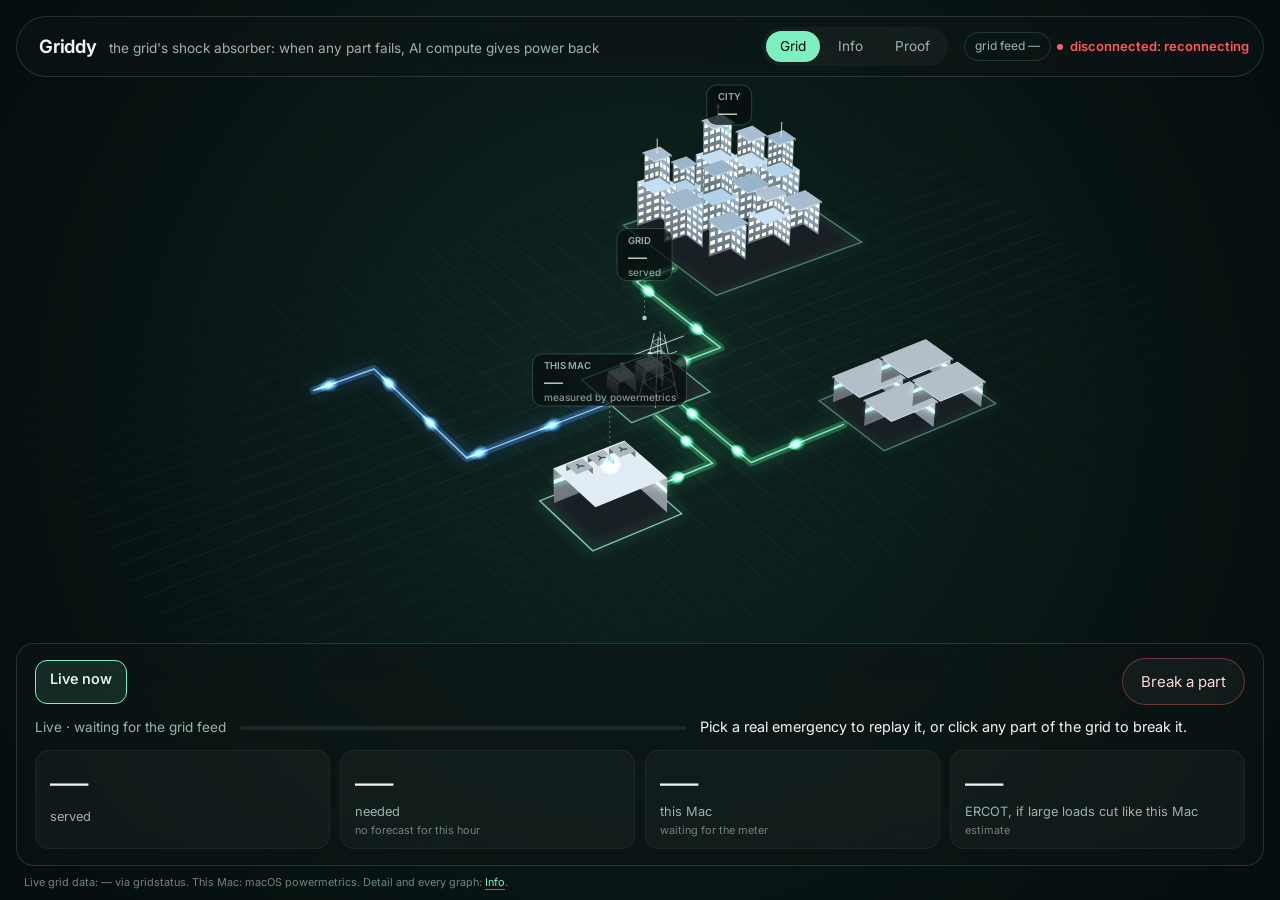
==== commit 3feb367a: "The city map: the real city of the event with its real hospitals, homes dark by the grid's unserved " ====
--- a/web/index.html
+++ b/web/index.html
@@ -19,6 +19,7 @@
 
   <canvas id="world" class="w-world" role="img" aria-label="The grid as a 3D world: power plants from the real fuel mix, the city lit by the demand served, this Mac's data center by its measured watts"></canvas>
   <div id="w-alerts" class="w-toasts" aria-live="polite"></div>
+  <button id="w-back" type="button" class="w-back" hidden>← Back to the grid</button>
   <div id="w-pop" class="w-pop" role="dialog" aria-labelledby="w-pop-t" hidden>
     <b id="w-pop-t"></b><p id="w-pop-p"></p>
     <form id="w-pop-f" class="w-pop-f" hidden>
--- a/web/world.css
+++ b/web/world.css
@@ -66,6 +66,9 @@
 .w-stat span { font-size: 0.8rem; color: var(--muted); }
 .w-stat small { font-size: 0.68rem; color: var(--faint); margin-top: 2px; }
 
+.w-back { position: fixed; top: 86px; left: 16px; z-index: 2; min-height: 44px; padding: 10px 18px; border-radius: 999px; cursor: pointer;
+  background: var(--glass); border: 1px solid var(--line); backdrop-filter: blur(16px); -webkit-backdrop-filter: blur(16px); }
+.w-back[hidden] { display: none; }
 .w-break { margin-left: auto; border-color: rgba(255, 90, 90, 0.4); color: #ffd6d6; }
 .w-break + .w-work, .w-break ~ .w-play { margin-left: 0; }
 .w-break[aria-pressed="true"] { background: rgba(255, 90, 90, 0.16); }
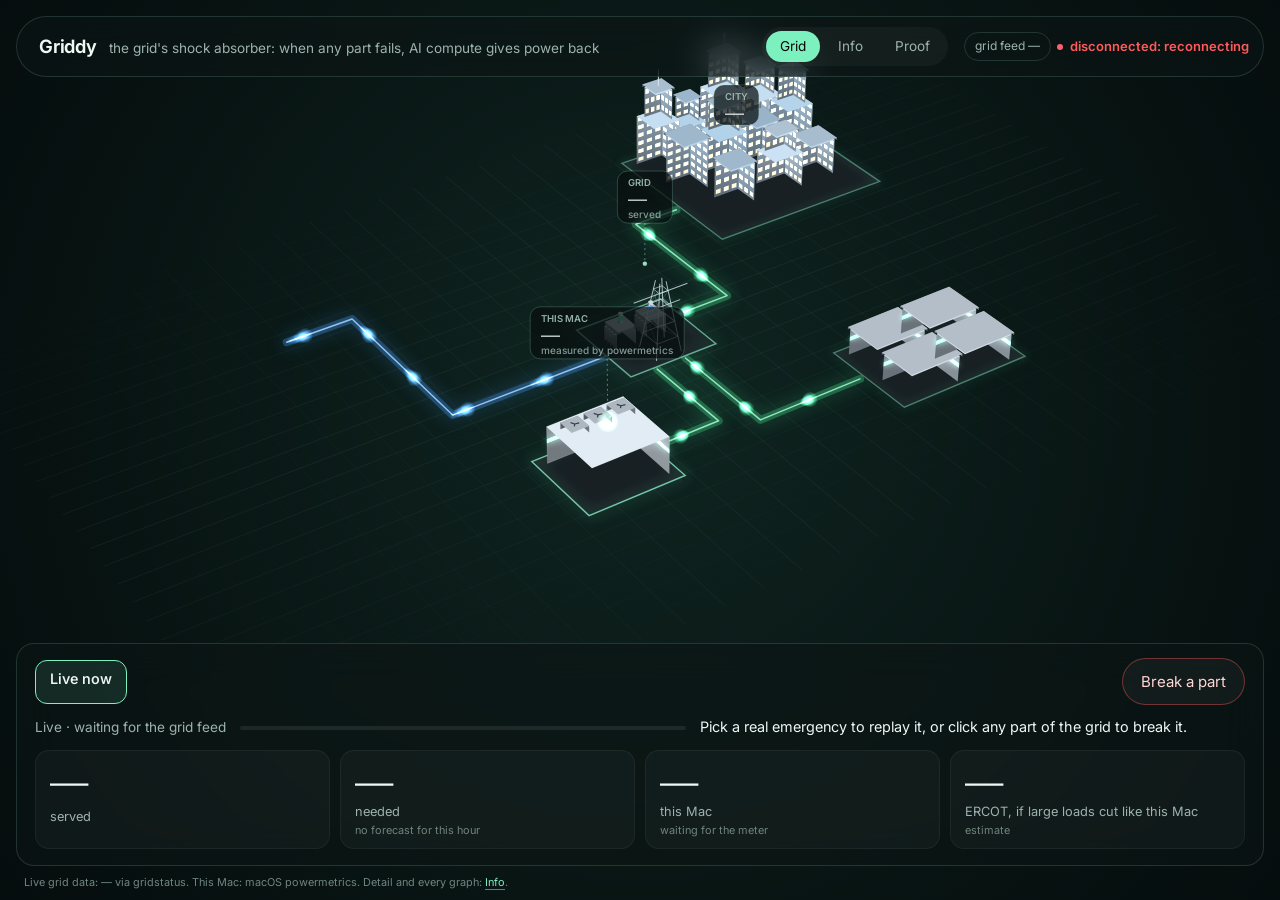
==== commit 6dadf5eb: "Logo loader: a G drawn as a power line, a failed node healed by a mint pulse, the wordmark in Inter;" ====
--- a/web/index.html
+++ b/web/index.html
@@ -11,6 +11,16 @@
   <link rel="stylesheet" href="world.css">
 </head>
 <body class="w">
+  <div id="w-load" class="w-load" role="status" aria-label="Griddy is loading">
+    <svg class="w-load-mark" viewBox="0 0 120 120" aria-hidden="true">
+      <path class="g-trace" pathLength="1" d="M96 30H30V90H90V62H64"/>
+      <path class="g-pulse" pathLength="1" d="M96 30H30V90H90V62H64"/>
+      <g class="g-nodes"><circle cx="96" cy="30" r="3.6"/><circle cx="30" cy="30" r="3.6"/><circle cx="90" cy="90" r="3.6"/><circle cx="90" cy="62" r="3.6"/><circle cx="64" cy="62" r="3.6"/></g>
+      <circle class="g-fault" cx="30" cy="90" r="4.6"/>
+      <circle class="g-ring" cx="30" cy="90" r="4.6"/>
+    </svg>
+    <div class="w-load-word"><b>Griddy</b><span>the grid's shock absorber</span></div>
+  </div>
   <header class="w-top">
     <div class="w-brand"><b>Griddy</b><span>the grid's shock absorber: when any part fails, AI compute gives power back</span></div>
     <nav class="w-nav" aria-label="Pages"><a href="/" aria-current="page">Grid</a><a href="/info.html">Info</a><a href="/proof.html">Proof</a></nav>
--- a/web/world.css
+++ b/web/world.css
@@ -19,7 +19,9 @@
 .w-top { position: fixed; top: 16px; left: 16px; right: 16px; display: flex; align-items: center; gap: 16px; z-index: 2;
   padding: 10px 14px; border-radius: 999px; background: var(--glass); border: 1px solid var(--line);
   backdrop-filter: blur(18px) saturate(1.2); -webkit-backdrop-filter: blur(18px) saturate(1.2); }
-.w-brand { display: flex; align-items: baseline; gap: 12px; padding-left: 8px; }
+.w-brand { display: flex; align-items: baseline; gap: 12px; padding-left: 8px; min-width: 0; }
+.w-brand b, .w-nav a, .w-pill { white-space: nowrap; }
+.w-brand span { white-space: nowrap; overflow: hidden; text-overflow: ellipsis; min-width: 0; }
 .w-brand b { font-size: 1.15rem; font-weight: 650; letter-spacing: -0.01em; }
 .w-brand span { color: var(--muted); font-size: 0.85rem; }
 .w-nav { margin-left: auto; display: flex; gap: 4px; padding: 4px; border-radius: 999px; background: rgba(255, 255, 255, 0.04); }
@@ -126,4 +128,67 @@
   .w-vs span { font-size: 0.8rem; }
   .w-vs small { display: none; }
 }
-@media (prefers-reduced-motion: reduce) { .w-bar i, .w-toast { transition: none; } }
+/* A laptop window (about 1000 x 650): the dock gives the 3D world room; every source line stays, smaller. */
+@media (max-height: 780px) and (min-width: 821px) {
+  .w-dock { bottom: 26px; padding: 10px 14px 12px; gap: 8px; }
+  .w-events button { padding: 5px 11px; min-height: 40px; font-size: 0.85rem; }
+  .w-play, .w-work { padding: 8px 16px; min-height: 40px; }
+  .w-row-time { gap: 10px; }
+  .w-versus { gap: 8px; }
+  .w-vs { padding: 6px 12px; }
+  .w-vs span { font-size: 0.85rem; }
+  .w-stats { gap: 8px; }
+  .w-stat { padding: 6px 12px; }
+  .w-stat b { font-size: clamp(1.3rem, 2.4vw, 1.8rem); }
+  .w-stat small, .w-vs small { font-size: 0.64rem; }
+  .w-headline { font-size: 0.82rem; }
+}
+@media (max-width: 1100px) and (min-width: 821px) {
+  .w-brand span { max-width: 26vw; }
+  .w-events button small { display: none; }
+}
+/* The logo loader while the page gets its first data (Aryen, Sat: "the logo intro while the website loads, simple, clean
+   and matches us"): a G drawn as one power line; its bottom-left node fails red, a mint pulse runs along the line and
+   heals it, the wordmark fades in. About 2 s; demo.js fades it once data has arrived, and CSS fades it at 6 s anyway. */
+.w-load { position: fixed; inset: 0; z-index: 10; display: grid; place-content: center; justify-items: center; gap: 20px;
+  background: radial-gradient(600px 400px at 50% 45%, rgba(125, 240, 191, 0.08), transparent 70%), var(--bg);
+  animation: w-load-out 0.4s ease 6s forwards; }
+.w-load.done { animation: w-load-out 0.45s ease forwards; }
+.w-load[hidden] { display: none; }
+@keyframes w-load-out { to { opacity: 0; visibility: hidden; } }
+.w-load-mark { width: 136px; height: 136px; overflow: visible; }
+.w-load-mark path { fill: none; stroke-linecap: round; stroke-linejoin: round; }
+.g-trace { stroke: var(--mint); stroke-width: 5; stroke-dasharray: 1; stroke-dashoffset: 1;
+  filter: drop-shadow(0 0 6px rgba(125, 240, 191, 0.55)); animation: g-draw 0.8s cubic-bezier(0.6, 0, 0.2, 1) 0.1s forwards; }
+@keyframes g-draw { to { stroke-dashoffset: 0; } }
+.g-nodes circle { fill: var(--bg); stroke: var(--mint); stroke-width: 2; opacity: 0; animation: g-in 0.2s ease forwards; }
+.g-nodes circle:nth-child(1) { animation-delay: 0.1s; }
+.g-nodes circle:nth-child(2) { animation-delay: 0.33s; }
+.g-nodes circle:nth-child(3) { animation-delay: 0.68s; }
+.g-nodes circle:nth-child(4) { animation-delay: 0.8s; }
+.g-nodes circle:nth-child(5) { animation-delay: 0.88s; }
+@keyframes g-in { to { opacity: 1; } }
+.g-fault { fill: var(--red); opacity: 0; filter: drop-shadow(0 0 6px rgba(255, 90, 90, 0.8)); animation: g-fault 1.2s ease 0.55s forwards; }
+@keyframes g-fault { 0% { opacity: 0; } 15% { opacity: 1; } 25% { opacity: 0.35; } 35%, 70% { opacity: 1; fill: var(--red); }
+  80%, 100% { opacity: 1; fill: var(--mint); filter: drop-shadow(0 0 8px rgba(125, 240, 191, 0.9)); } }
+.g-pulse { stroke: #eafff6; stroke-width: 6.5; stroke-dasharray: 0.07 1; stroke-dashoffset: 0.07; opacity: 0;
+  filter: drop-shadow(0 0 8px var(--mint)); animation: g-pulse 0.45s ease-in 1s forwards; }
+@keyframes g-pulse { 0% { opacity: 1; stroke-dashoffset: 0.07; } 90% { opacity: 1; stroke-dashoffset: -0.455; } 100% { opacity: 0; stroke-dashoffset: -0.47; } }
+.g-ring { fill: none; stroke: var(--mint); stroke-width: 1.5; opacity: 0; transform-box: fill-box; transform-origin: center;
+  animation: g-ring 0.7s ease-out 1.42s forwards; }
+@keyframes g-ring { 0% { opacity: 0.9; transform: scale(1); } 100% { opacity: 0; transform: scale(4.2); } }
+.w-load-word { display: grid; justify-items: center; gap: 6px; opacity: 0; transform: translateY(6px); animation: w-word 0.5s ease 1.25s forwards; }
+.w-load-word b { font-size: 2rem; font-weight: 650; letter-spacing: -0.01em; }
+.w-load-word span { font-size: 0.9rem; color: var(--muted); }
+@keyframes w-word { to { opacity: 1; transform: none; } }
+
+@media (prefers-reduced-motion: reduce) {
+  .w-bar i, .w-toast { transition: none; }
+  .w-load * { animation: none !important; }
+  .g-trace { stroke-dashoffset: 0; }
+  .g-nodes circle, .w-load-word { opacity: 1; transform: none; }
+  .g-fault { opacity: 1; fill: var(--mint); }
+  .g-pulse, .g-ring { display: none; }
+  .w-load { animation: w-load-out 0.2s ease 3s forwards; }
+  .w-load.done { animation: w-load-out 0.2s ease forwards; }
+}
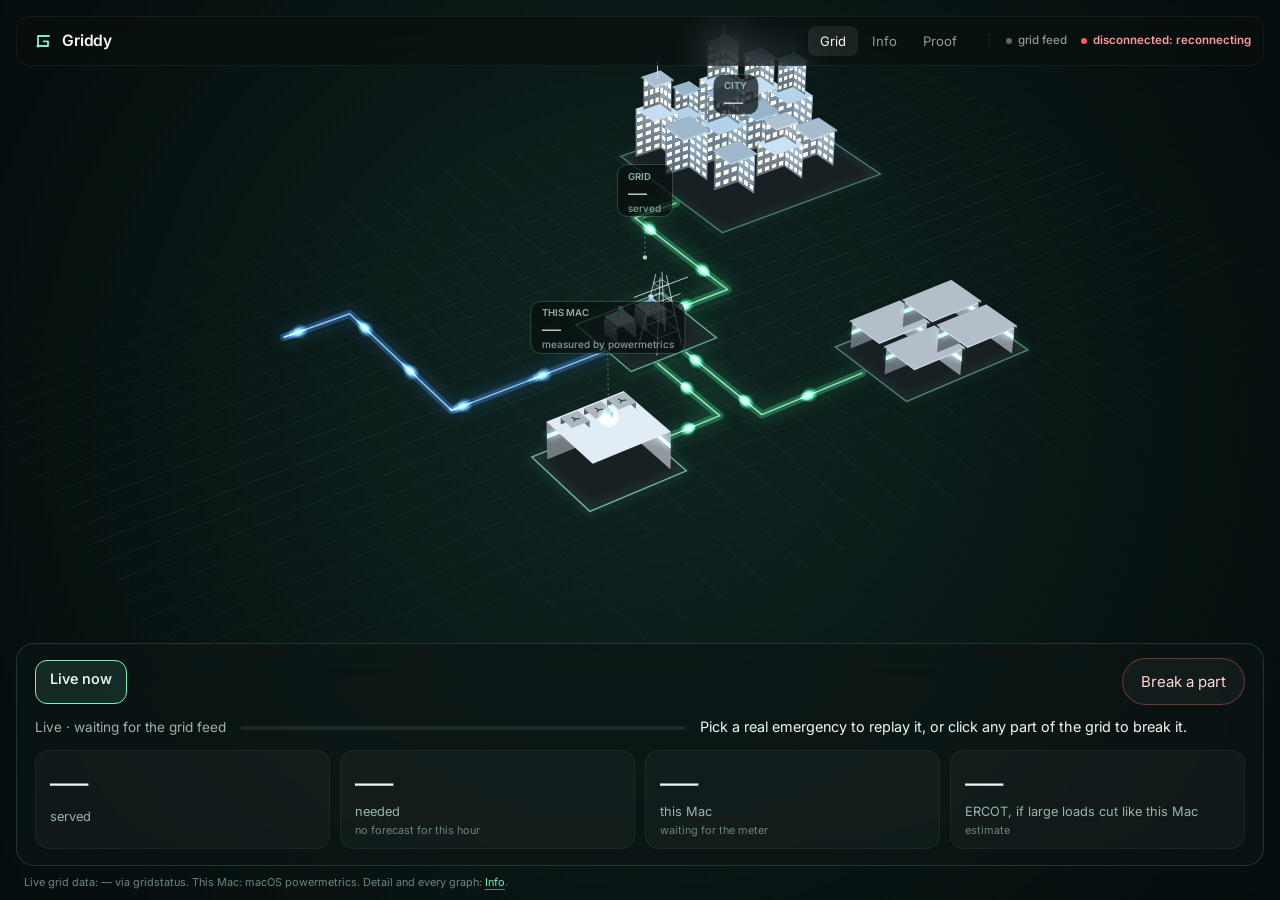
==== commit add88072: "A quieter site: one top bar everywhere, Info cut to four numbers and the charts with the rest folded" ====
--- a/web/index.html
+++ b/web/index.html
@@ -9,6 +9,9 @@
   <link href="https://fonts.googleapis.com/css2?family=Inter:wght@300;400;500;600;700&display=swap" rel="stylesheet">
   <link rel="stylesheet" href="style.css">
   <link rel="stylesheet" href="world.css">
+  <link rel="stylesheet" href="chrome.css">
+  <script src="common.js"></script>
+  <script src="seen.js"></script>
 </head>
 <body class="w">
   <div id="w-load" class="w-load" role="status" aria-label="Griddy is loading">
@@ -21,10 +24,10 @@
     </svg>
     <div class="w-load-word"><b>Griddy</b><span>the grid's shock absorber</span></div>
   </div>
-  <header class="w-top">
-    <div class="w-brand"><b>Griddy</b><span>the grid's shock absorber: when any part fails, AI compute gives power back</span></div>
-    <nav class="w-nav" aria-label="Pages"><a href="/" aria-current="page">Grid</a><a href="/info.html">Info</a><a href="/proof.html">Proof</a></nav>
-    <div class="w-status"><span id="w-feed" class="w-pill">grid feed —</span><span id="conn" class="w-pill">connecting</span></div>
+  <header class="w-top g-top">
+    <a class="g-brand" href="/" aria-label="Griddy home"><svg class="g-mark" viewBox="0 0 120 120" aria-hidden="true"><path d="M96 30H30V90H90V62H64"/><circle cx="30" cy="90" r="9"/></svg><b>Griddy</b></a>
+    <nav class="g-nav" aria-label="Pages"><a href="/" aria-current="page">Grid</a><a href="/info.html">Info</a><a href="/proof.html">Proof</a></nav>
+    <div class="g-status"><span id="w-feed" class="badge">grid feed</span><span id="conn" class="badge">connecting</span></div>
   </header>
 
   <canvas id="world" class="w-world" role="img" aria-label="The grid as a 3D world: power plants from the real fuel mix, the city lit by the demand served, this Mac's data center by its measured watts"></canvas>
@@ -65,7 +68,6 @@
   </section>
   <footer id="w-sources" class="w-src"></footer>
 
-  <script src="common.js"></script>
   <script src="world.js"></script>
   <script src="demo.js"></script>
 </body>
--- a/web/world.css
+++ b/web/world.css
@@ -16,21 +16,7 @@
 .w-world { position: fixed; inset: 0; width: 100vw; height: 100vh; display: block; cursor: grab; touch-action: none; }
 .w-world:active { cursor: grabbing; }
 
-.w-top { position: fixed; top: 16px; left: 16px; right: 16px; display: flex; align-items: center; gap: 16px; z-index: 2;
-  padding: 10px 14px; border-radius: 999px; background: var(--glass); border: 1px solid var(--line);
-  backdrop-filter: blur(18px) saturate(1.2); -webkit-backdrop-filter: blur(18px) saturate(1.2); }
-.w-brand { display: flex; align-items: baseline; gap: 12px; padding-left: 8px; min-width: 0; }
-.w-brand b, .w-nav a, .w-pill { white-space: nowrap; }
-.w-brand span { white-space: nowrap; overflow: hidden; text-overflow: ellipsis; min-width: 0; }
-.w-brand b { font-size: 1.15rem; font-weight: 650; letter-spacing: -0.01em; }
-.w-brand span { color: var(--muted); font-size: 0.85rem; }
-.w-nav { margin-left: auto; display: flex; gap: 4px; padding: 4px; border-radius: 999px; background: rgba(255, 255, 255, 0.04); }
-.w-nav a { color: var(--muted); text-decoration: none; padding: 6px 14px; border-radius: 999px; font-size: 0.85rem; }
-.w-nav a[aria-current="page"] { color: var(--bg); background: var(--mint); }
-.w-status { display: flex; gap: 6px; }
-.w-pill { font-size: 0.75rem; color: var(--muted); padding: 5px 10px; border-radius: 999px; border: 1px solid var(--line); white-space: nowrap; }
-.w-pill.ok, .badge.ok { color: var(--mint); border-color: rgba(125, 240, 191, 0.4); }
-.w-pill.bad, .badge.bad { color: var(--red); border-color: rgba(255, 90, 90, 0.4); }
+.w-top { position: fixed; top: 16px; left: 16px; right: 16px; z-index: 2; }     /* the look: chrome.css .g-top */
 
 .w-toasts { position: fixed; top: 86px; right: 16px; width: min(380px, calc(100vw - 32px)); display: grid; gap: 8px; z-index: 2; }
 .w-toast { padding: 12px 14px; border-radius: 14px; background: var(--glass); border: 1px solid var(--line); border-left: 3px solid var(--amber);
@@ -111,8 +97,7 @@
 .w-src { position: fixed; left: 24px; right: 24px; bottom: 10px; z-index: 2; font-size: 0.68rem; color: var(--faint); white-space: nowrap; overflow: hidden; text-overflow: ellipsis; }
 
 @media (max-width: 820px) {
-  .w-brand span, .w-status { display: none; }
-  .w-top { top: 8px; left: 8px; right: 8px; padding: 6px 10px; }
+  .w-top { top: 8px; left: 8px; right: 8px; }
   .w-dock { left: 8px; right: 8px; bottom: 22px; padding: 10px 12px; gap: 8px; }
   .w-events button { padding: 6px 10px; font-size: 0.8rem; min-height: 40px; }
   .w-events button small, .w-headline { display: none; }
@@ -144,7 +129,6 @@
   .w-headline { font-size: 0.82rem; }
 }
 @media (max-width: 1100px) and (min-width: 821px) {
-  .w-brand span { max-width: 26vw; }
   .w-events button small { display: none; }
 }
 /* The logo loader while the page gets its first data (Aryen, Sat: "the logo intro while the website loads, simple, clean
--- a/web/chrome.css
+++ b/web/chrome.css
@@ -0,0 +1,42 @@
+/* What every page shares (Aryen, Sat: "more professional, more clean and more nonchalant"; "animations when clicking
+   through the main pages"): one quiet top bar, a small G mark and the wordmark, three pages, status as dots; and
+   page-to-page motion with cross-document view transitions: the bar stays put, the page cross-fades, the current-page
+   highlight slides. Browsers without view transitions simply change page. Off under prefers-reduced-motion. */
+@view-transition { navigation: auto; }
+
+.g-top { display: flex; align-items: center; gap: 20px; padding: 9px 12px 9px 16px; border-radius: 14px;
+  background: rgba(10, 16, 16, 0.62); border: 1px solid rgba(255, 255, 255, 0.06);
+  backdrop-filter: blur(18px) saturate(1.1); -webkit-backdrop-filter: blur(18px) saturate(1.1);
+  font-family: "Inter", "SF Pro Text", system-ui, -apple-system, "Segoe UI", sans-serif; view-transition-name: g-top; }
+.g-brand { display: flex; align-items: center; gap: 9px; color: #f2f7f5; text-decoration: none; }
+.g-brand b { font-size: 0.98rem; font-weight: 600; letter-spacing: -0.01em; }
+.g-mark { width: 20px; height: 20px; flex: none; }
+.g-mark path { fill: none; stroke: #7df0bf; stroke-width: 11; stroke-linecap: round; stroke-linejoin: round; }
+.g-mark circle { fill: #7df0bf; }
+
+.g-nav { margin-left: auto; display: flex; gap: 2px; }
+.g-nav a { color: #8f9b98; text-decoration: none; font-size: 0.82rem; padding: 6px 12px; border-radius: 8px; }
+.g-nav a:hover { color: #e8efec; }
+.g-nav a[aria-current="page"] { color: #f2f7f5; background: rgba(255, 255, 255, 0.08); view-transition-name: g-current; }
+
+.g-status { display: flex; align-items: center; gap: 14px; padding-left: 16px; border-left: 1px solid rgba(255, 255, 255, 0.08); }
+.g-top .g-status > span.badge { color: #8f9b98; background: none; border: 0; padding: 0; border-radius: 0; box-shadow: none; }
+.g-top .g-status > span.badge.bad { color: #ff9b9b; }
+.g-status > span { display: inline-flex; align-items: center; gap: 6px; font-size: 0.72rem; color: #8f9b98; white-space: nowrap;
+  border: 0; padding: 0; background: none; border-radius: 0; max-width: 22ch; overflow: hidden; text-overflow: ellipsis; }
+.g-status > span::before { content: ""; flex: none; width: 6px; height: 6px; border-radius: 50%; background: #5d6966; }
+.g-status > .ok::before { background: #7df0bf; box-shadow: 0 0 8px rgba(125, 240, 191, 0.7); }
+.g-status > .warn::before { background: #ffbe46; }
+.g-status > .bad { color: #ff9b9b; }
+.g-status > .bad::before { background: #ff5a5a; }
+
+::view-transition-old(root), ::view-transition-new(root) { animation-duration: 0.3s; animation-timing-function: ease; }
+::view-transition-group(g-current) { animation-duration: 0.35s; animation-timing-function: cubic-bezier(0.3, 0.7, 0.2, 1); }
+
+/* The logo loader plays on the first visit only; coming back to Grid from Info or Proof goes straight to the world. */
+.g-seen .w-load { display: none; }
+
+@media (max-width: 820px) { .g-status { display: none; } .g-top { gap: 10px; } }
+@media (prefers-reduced-motion: reduce) {
+  @view-transition { navigation: none; }
+}
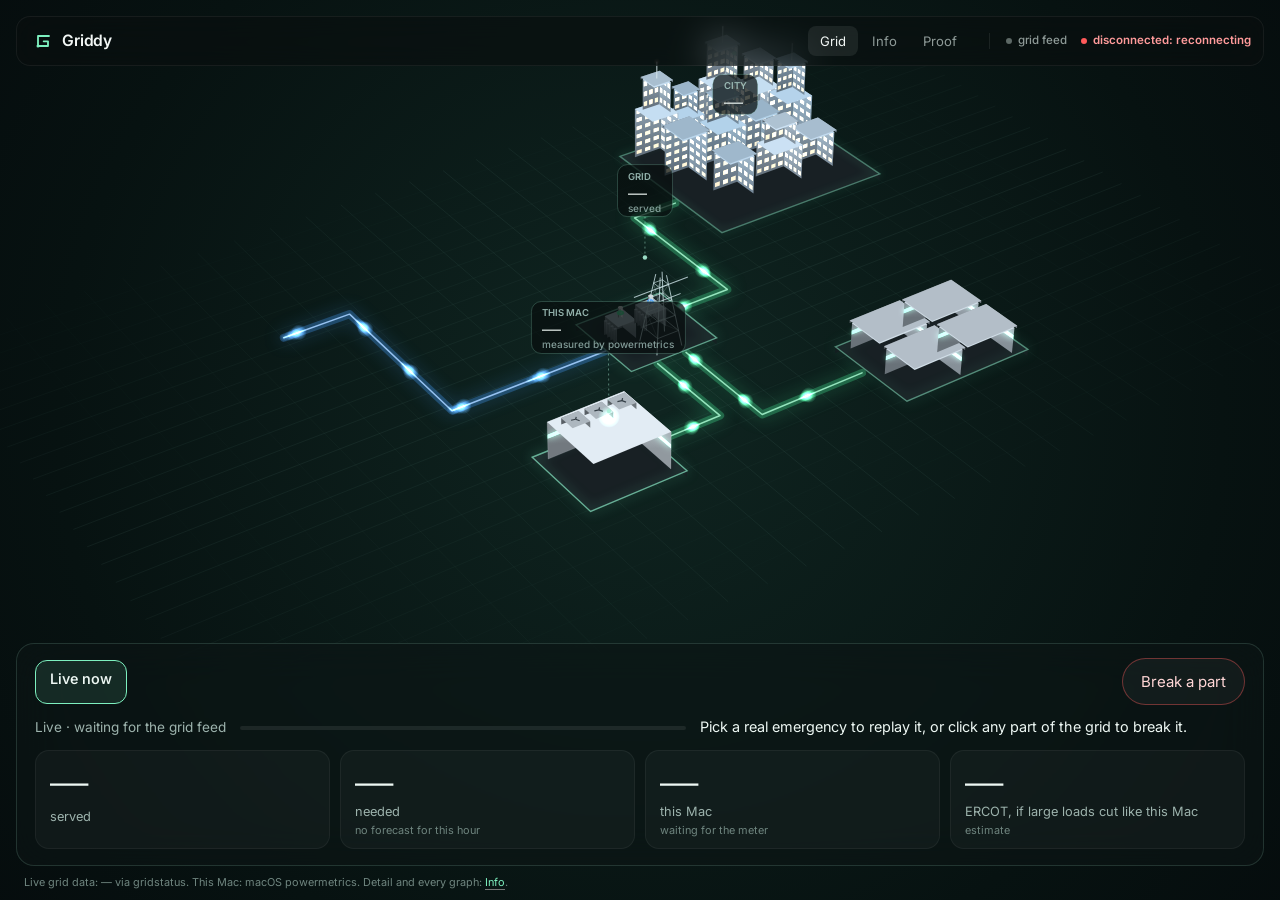
==== commit 45b8f8dc: "Griddy responds to grid emergencies on its own: isolate, island the hospitals, reroute, shed what ca" ====
--- a/web/index.html
+++ b/web/index.html
@@ -43,6 +43,19 @@
     <div id="w-pop-b" class="w-pop-b"></div>
   </div>
 
+  <aside id="w-resp" class="w-resp" aria-live="polite" aria-labelledby="w-resp-t" hidden>
+    <div class="w-resp-h"><b id="w-resp-t">Griddy responds, on its own</b><span id="w-resp-age"></span></div>
+    <p id="w-resp-what" class="w-resp-what"></p>
+    <div class="w-resp-lit">
+      <div><span>With Griddy</span><b id="w-resp-with">—</b><i><em id="w-resp-with-bar"></em></i></div>
+      <div class="without"><span>Without</span><b id="w-resp-without">—</b><i><em id="w-resp-without-bar"></em></i></div>
+      <small>homes and businesses lit in the square (hospitals apart)</small>
+    </div>
+    <p id="w-resp-hosp" class="w-resp-line"></p>
+    <p id="w-resp-crew" class="w-resp-line"></p>
+    <ol id="w-resp-steps" class="w-resp-steps"></ol>
+    <small id="w-resp-src" class="w-resp-src"></small>
+  </aside>
   <section class="w-dock" aria-label="The demo">
     <div class="w-row">
       <div id="w-picks" class="w-events" role="group" aria-label="Choose what the grid shows"></div>
--- a/web/world.css
+++ b/web/world.css
@@ -28,6 +28,33 @@
 .w-toast.brownout { border-left-color: var(--mint); }
 .w-toast.end { border-left-color: var(--blue); }
 .w-toast.old { opacity: .55; }
+
+/* Griddy's automatic emergency response (demo.js renderResponse): every step, what is real and what is simulated */
+.w-resp { position: fixed; top: 140px; left: 16px; z-index: 2; width: min(360px, calc(100vw - 32px)); max-height: max(160px, calc(100vh - 156px - var(--dock-h, 260px)));
+  overflow: auto; padding: 14px 16px; border-radius: 16px; background: var(--glass); border: 1px solid var(--line); border-left: 3px solid var(--mint);
+  backdrop-filter: blur(16px); -webkit-backdrop-filter: blur(16px); display: grid; gap: 10px; }
+.w-resp[hidden] { display: none; }
+.w-resp-h { display: flex; justify-content: space-between; gap: 10px; align-items: baseline; }
+.w-resp-h b { font-size: 0.72rem; letter-spacing: .06em; text-transform: uppercase; color: var(--mint); font-weight: 600; }
+.w-resp-h span { font-size: 0.72rem; color: var(--faint); font-variant-numeric: tabular-nums; }
+.w-resp-what { margin: 0; font-size: 0.95rem; line-height: 1.35; }
+.w-resp-lit { display: grid; gap: 6px; }
+.w-resp-lit div { display: grid; grid-template-columns: 86px 44px 1fr; gap: 8px; align-items: center; font-size: 0.8rem; color: var(--muted); }
+.w-resp-lit b { font-weight: 600; color: var(--ink); font-variant-numeric: tabular-nums; text-align: right; }
+.w-resp-lit i { height: 6px; border-radius: 3px; background: rgba(255, 255, 255, 0.07); overflow: hidden; }
+.w-resp-lit em { display: block; height: 100%; width: 0; background: var(--mint); transition: width .6s; }
+.w-resp-lit .without em { background: var(--red); }
+.w-resp-lit small, .w-resp-src { font-size: 0.7rem; color: var(--faint); line-height: 1.35; }
+.w-resp-line { margin: 0; font-size: 0.82rem; color: var(--muted); line-height: 1.35; }
+.w-resp-line:empty { display: none; }
+.w-resp-steps { margin: 0; padding: 0; list-style: none; display: grid; gap: 8px; }
+.w-resp-steps li { display: grid; gap: 2px; padding-left: 10px; border-left: 2px solid var(--line); }
+.w-resp-steps li.whatif, .w-resp-steps li.recorded { border-left-color: var(--red); }
+.w-resp-steps li.measuredsimulated { border-left-color: var(--mint); }
+.w-resp-steps b { font-size: 0.7rem; letter-spacing: .06em; text-transform: uppercase; color: var(--muted); font-weight: 600; }
+.w-resp-steps span { font-size: 0.82rem; line-height: 1.35; }
+.w-resp-steps small { font-size: 0.68rem; color: var(--faint); }
+@media (max-width: 820px) { .w-resp { top: 136px; max-height: min(34vh, max(140px, calc(100vh - 152px - var(--dock-h, 260px)))); } }
 
 .w-dock { position: fixed; left: 16px; right: 16px; bottom: 34px; z-index: 2; padding: 14px 18px 16px; border-radius: var(--radius);
   background: var(--glass); border: 1px solid var(--line); backdrop-filter: blur(20px) saturate(1.2); -webkit-backdrop-filter: blur(20px) saturate(1.2);
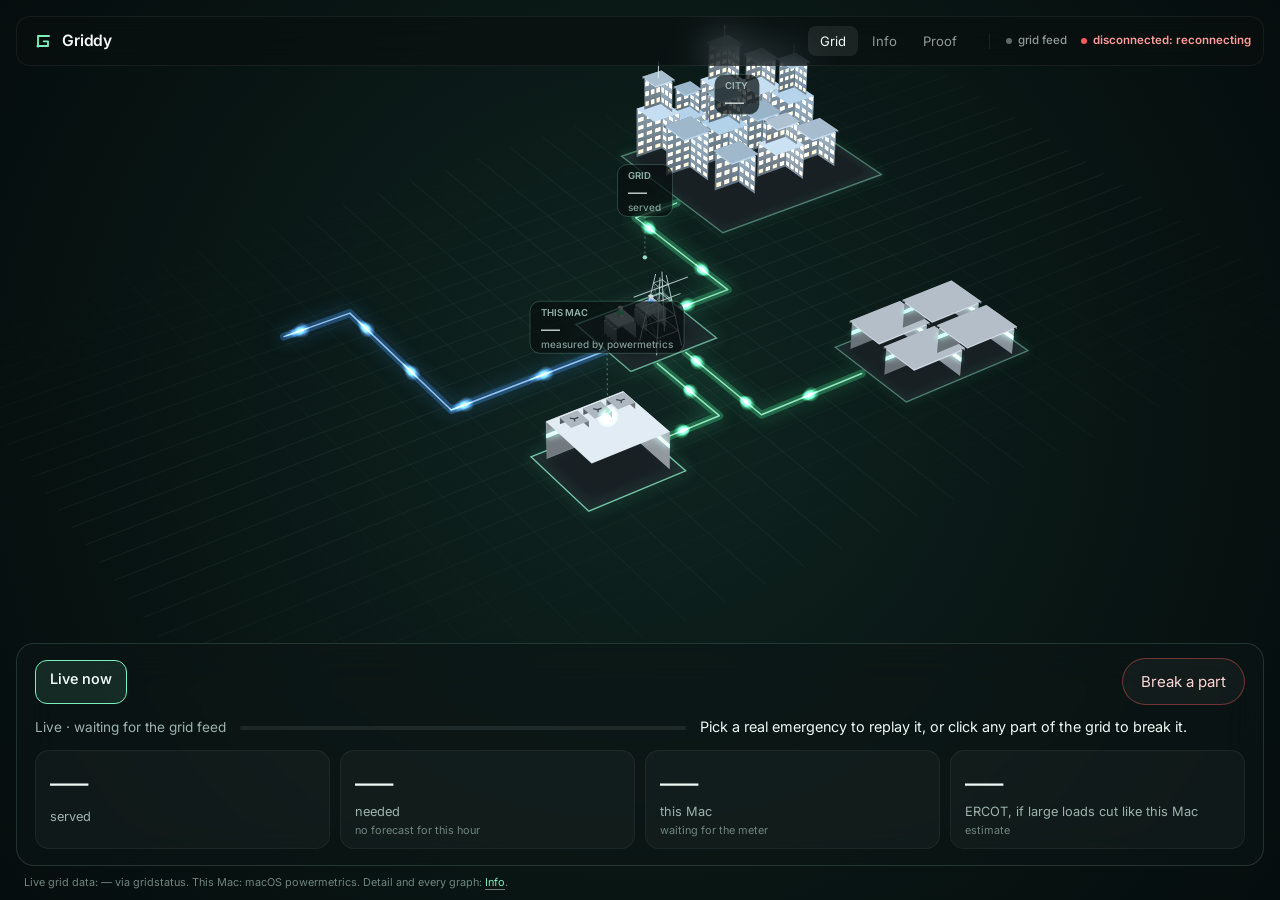
==== commit 60f1499a: "Revert to Sat 22:07 (1040599): Aryen keeps that version; later work kept under tag before-revert-to-" ====
--- a/web/index.html
+++ b/web/index.html
@@ -43,19 +43,6 @@
     <div id="w-pop-b" class="w-pop-b"></div>
   </div>
 
-  <aside id="w-resp" class="w-resp" aria-live="polite" aria-labelledby="w-resp-t" hidden>
-    <div class="w-resp-h"><b id="w-resp-t">Griddy responds, on its own</b><span id="w-resp-age"></span></div>
-    <p id="w-resp-what" class="w-resp-what"></p>
-    <div class="w-resp-lit">
-      <div><span>With Griddy</span><b id="w-resp-with">—</b><i><em id="w-resp-with-bar"></em></i></div>
-      <div class="without"><span>Without</span><b id="w-resp-without">—</b><i><em id="w-resp-without-bar"></em></i></div>
-      <small>homes and businesses lit in the square (hospitals apart)</small>
-    </div>
-    <p id="w-resp-hosp" class="w-resp-line"></p>
-    <p id="w-resp-crew" class="w-resp-line"></p>
-    <ol id="w-resp-steps" class="w-resp-steps"></ol>
-    <small id="w-resp-src" class="w-resp-src"></small>
-  </aside>
   <section class="w-dock" aria-label="The demo">
     <div class="w-row">
       <div id="w-picks" class="w-events" role="group" aria-label="Choose what the grid shows"></div>
--- a/web/world.css
+++ b/web/world.css
@@ -28,33 +28,6 @@
 .w-toast.brownout { border-left-color: var(--mint); }
 .w-toast.end { border-left-color: var(--blue); }
 .w-toast.old { opacity: .55; }
-
-/* Griddy's automatic emergency response (demo.js renderResponse): every step, what is real and what is simulated */
-.w-resp { position: fixed; top: 140px; left: 16px; z-index: 2; width: min(360px, calc(100vw - 32px)); max-height: max(160px, calc(100vh - 156px - var(--dock-h, 260px)));
-  overflow: auto; padding: 14px 16px; border-radius: 16px; background: var(--glass); border: 1px solid var(--line); border-left: 3px solid var(--mint);
-  backdrop-filter: blur(16px); -webkit-backdrop-filter: blur(16px); display: grid; gap: 10px; }
-.w-resp[hidden] { display: none; }
-.w-resp-h { display: flex; justify-content: space-between; gap: 10px; align-items: baseline; }
-.w-resp-h b { font-size: 0.72rem; letter-spacing: .06em; text-transform: uppercase; color: var(--mint); font-weight: 600; }
-.w-resp-h span { font-size: 0.72rem; color: var(--faint); font-variant-numeric: tabular-nums; }
-.w-resp-what { margin: 0; font-size: 0.95rem; line-height: 1.35; }
-.w-resp-lit { display: grid; gap: 6px; }
-.w-resp-lit div { display: grid; grid-template-columns: 86px 44px 1fr; gap: 8px; align-items: center; font-size: 0.8rem; color: var(--muted); }
-.w-resp-lit b { font-weight: 600; color: var(--ink); font-variant-numeric: tabular-nums; text-align: right; }
-.w-resp-lit i { height: 6px; border-radius: 3px; background: rgba(255, 255, 255, 0.07); overflow: hidden; }
-.w-resp-lit em { display: block; height: 100%; width: 0; background: var(--mint); transition: width .6s; }
-.w-resp-lit .without em { background: var(--red); }
-.w-resp-lit small, .w-resp-src { font-size: 0.7rem; color: var(--faint); line-height: 1.35; }
-.w-resp-line { margin: 0; font-size: 0.82rem; color: var(--muted); line-height: 1.35; }
-.w-resp-line:empty { display: none; }
-.w-resp-steps { margin: 0; padding: 0; list-style: none; display: grid; gap: 8px; }
-.w-resp-steps li { display: grid; gap: 2px; padding-left: 10px; border-left: 2px solid var(--line); }
-.w-resp-steps li.whatif, .w-resp-steps li.recorded { border-left-color: var(--red); }
-.w-resp-steps li.measuredsimulated { border-left-color: var(--mint); }
-.w-resp-steps b { font-size: 0.7rem; letter-spacing: .06em; text-transform: uppercase; color: var(--muted); font-weight: 600; }
-.w-resp-steps span { font-size: 0.82rem; line-height: 1.35; }
-.w-resp-steps small { font-size: 0.68rem; color: var(--faint); }
-@media (max-width: 820px) { .w-resp { top: 136px; max-height: min(34vh, max(140px, calc(100vh - 152px - var(--dock-h, 260px)))); } }
 
 .w-dock { position: fixed; left: 16px; right: 16px; bottom: 34px; z-index: 2; padding: 14px 18px 16px; border-radius: var(--radius);
   background: var(--glass); border: 1px solid var(--line); backdrop-filter: blur(20px) saturate(1.2); -webkit-backdrop-filter: blur(20px) saturate(1.2);
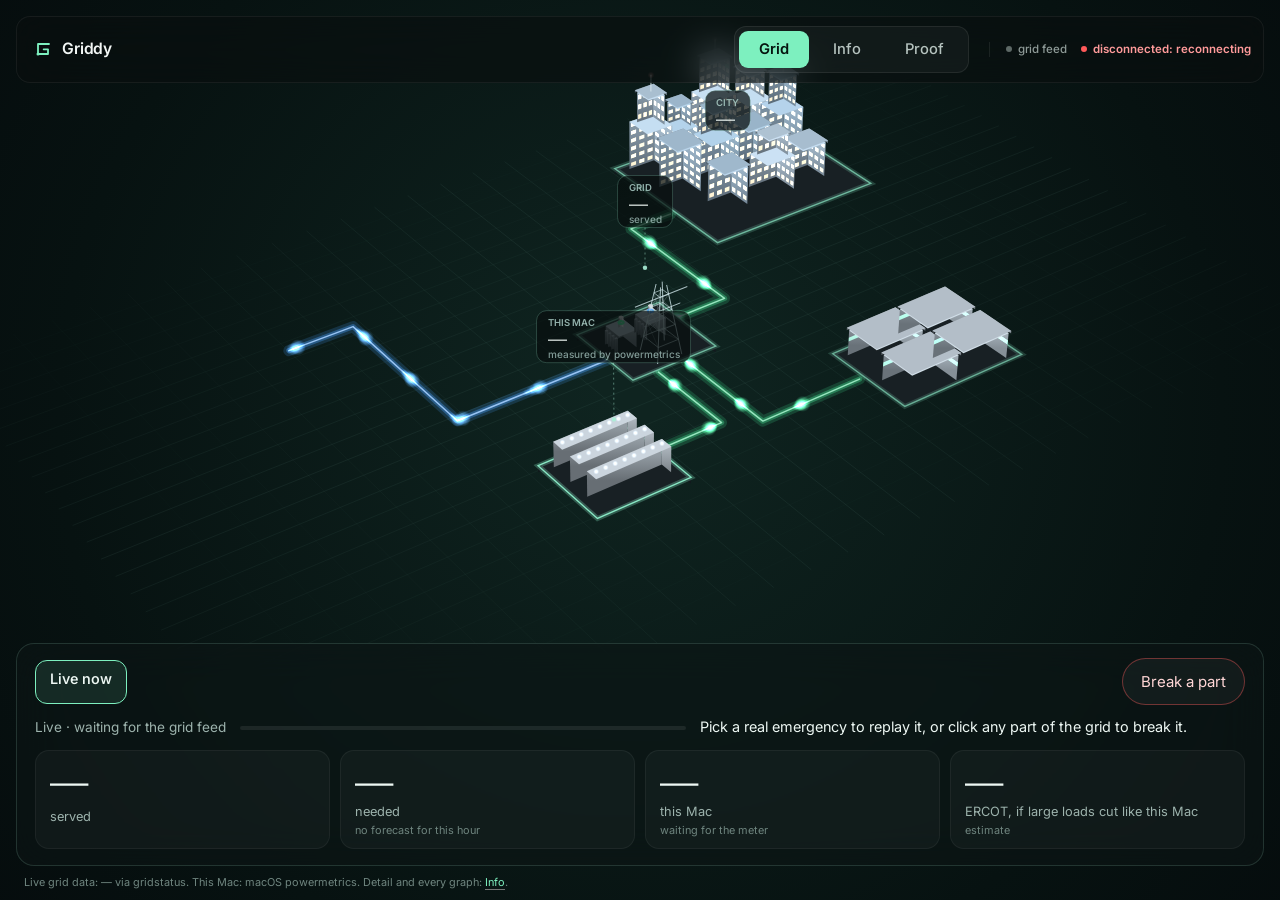
==== commit dc335ebe: "Without Griddy vs With Griddy reads first: a big figure each, and the gap as one bar" ====
--- a/web/index.html
+++ b/web/index.html
@@ -56,8 +56,14 @@
       <span id="w-head" class="w-headline"></span>
     </div>
     <div id="w-versus" class="w-versus" hidden>
-      <div class="w-vs w-vs-without"><b>Without Griddy</b><span id="w-without"></span><small id="w-without-src"></small></div>
-      <div class="w-vs w-vs-with"><b>With Griddy</b><span id="w-with"></span><small id="w-with-src"></small></div>
+      <div class="w-vs w-vs-without"><b>Without Griddy</b>
+        <p class="w-vs-main"><strong id="w-without-fig"></strong><span id="w-without"></span></p>
+        <div id="w-without-bar" class="w-vs-bar" hidden></div>
+        <small id="w-without-src"></small></div>
+      <div class="w-vs w-vs-with"><b>With Griddy</b>
+        <p class="w-vs-main"><strong id="w-with-fig"></strong><span id="w-with"></span></p>
+        <div id="w-with-bar" class="w-vs-bar" hidden role="img"><i id="w-with-fill"></i></div>
+        <small id="w-with-src"></small></div>
     </div>
     <div class="w-stats">
       <div class="w-stat"><b id="s-served">—</b><span>served</span><small id="s-served-src"></small></div>
--- a/web/world.css
+++ b/web/world.css
@@ -83,16 +83,28 @@
 .w-pop-b button.open { background: var(--mint); border-color: var(--mint); color: #04130d; font-weight: 650; }
 .w-pop-b button small { display: block; font-size: 0.7rem; color: var(--faint); }
 
-.w-versus { display: grid; grid-template-columns: 1fr 1fr; gap: 10px; }
+/* Without Griddy / With Griddy: the comparison the page exists for, so it reads first (Aryen, Sun 02:50) */
+.w-versus { display: grid; grid-template-columns: 1fr 1fr; gap: 12px; }
 .w-versus[hidden] { display: none; }
-.w-vs { display: grid; gap: 2px; padding: 10px 14px; border-radius: 14px; border: 1px solid rgba(255, 255, 255, 0.06); }
-.w-vs b { font-size: 0.72rem; letter-spacing: .06em; text-transform: uppercase; font-weight: 600; }
-.w-vs span { font-size: 0.95rem; line-height: 1.35; }
-.w-vs small { font-size: 0.68rem; color: var(--faint); }
-.w-vs-without { background: rgba(255, 90, 90, 0.07); }
+.w-vs { display: grid; gap: 8px; align-content: start; min-width: 0; padding: 14px 18px 12px; border-radius: 16px; border: 1px solid; }
+.w-vs-without { background: linear-gradient(180deg, rgba(255, 90, 90, 0.13), rgba(255, 90, 90, 0.04)); border-color: rgba(255, 120, 120, 0.3); }
+.w-vs-with { background: linear-gradient(180deg, rgba(125, 240, 191, 0.13), rgba(125, 240, 191, 0.04)); border-color: rgba(125, 240, 191, 0.34); }
+.w-vs b { font-size: 0.74rem; letter-spacing: .09em; text-transform: uppercase; font-weight: 650; }
 .w-vs-without b { color: #ff9b9b; }
-.w-vs-with { background: rgba(125, 240, 191, 0.07); }
 .w-vs-with b { color: var(--mint); }
+.w-vs-main { margin: 0; display: flex; align-items: baseline; flex-wrap: wrap; gap: 4px 12px; }
+.w-vs-main strong { font-size: clamp(1.8rem, 2.8vw, 2.6rem); font-weight: 300; letter-spacing: -0.03em; line-height: 1; font-variant-numeric: tabular-nums; }
+.w-vs-main strong:empty { display: none; }
+.w-vs-without strong { color: #ffc2c2; }
+.w-vs-with strong { color: var(--mint); text-shadow: 0 0 22px rgba(125, 240, 191, 0.35); }
+.w-vs-main span { font-size: 1rem; line-height: 1.35; color: var(--ink); }
+.w-vs-bar { height: 8px; border-radius: 999px; overflow: hidden; }
+.w-vs-bar[hidden] { display: none; }
+.w-vs-without .w-vs-bar { background: rgba(255, 96, 96, 0.85); }
+.w-vs-with .w-vs-bar { background: rgba(255, 96, 96, 0.22); }      /* the gap still open */
+.w-vs-bar i { display: block; height: 100%; width: 0; border-radius: inherit; background: var(--mint);
+  box-shadow: 0 0 14px rgba(125, 240, 191, 0.65); transition: width .8s cubic-bezier(.2, .7, .2, 1); }
+.w-vs small { font-size: 0.68rem; color: var(--faint); white-space: nowrap; overflow: hidden; text-overflow: ellipsis; }
 
 .w-src { position: fixed; left: 24px; right: 24px; bottom: 10px; z-index: 2; font-size: 0.68rem; color: var(--faint); white-space: nowrap; overflow: hidden; text-overflow: ellipsis; }
 
@@ -109,8 +121,10 @@
   .w-toasts { top: 60px; width: min(300px, calc(100vw - 16px)); right: 8px; }
   .w-src { left: 10px; right: 10px; bottom: 4px; }
   .w-versus { grid-template-columns: 1fr; gap: 6px; }
-  .w-vs { padding: 6px 10px; }
-  .w-vs span { font-size: 0.8rem; }
+  .w-vs { padding: 8px 12px; gap: 5px; }
+  .w-vs-main strong { font-size: 1.45rem; }
+  .w-vs-main span { font-size: 0.82rem; }
+  .w-vs-bar { height: 6px; }
   .w-vs small { display: none; }
 }
 /* A laptop window (about 1000 x 650): the dock gives the 3D world room; every source line stays, smaller. */
@@ -120,8 +134,10 @@
   .w-play, .w-work { padding: 8px 16px; min-height: 40px; }
   .w-row-time { gap: 10px; }
   .w-versus { gap: 8px; }
-  .w-vs { padding: 6px 12px; }
-  .w-vs span { font-size: 0.85rem; }
+  .w-vs { padding: 9px 14px 8px; gap: 5px; }
+  .w-vs-main strong { font-size: clamp(1.4rem, 2.3vw, 1.9rem); }
+  .w-vs-main span { font-size: 0.88rem; }
+  .w-vs-bar { height: 6px; }
   .w-stats { gap: 8px; }
   .w-stat { padding: 6px 12px; }
   .w-stat b { font-size: clamp(1.3rem, 2.4vw, 1.8rem); }
@@ -176,3 +192,16 @@
   .w-load { animation: w-load-out 0.2s ease 3s forwards; }
   .w-load.done { animation: w-load-out 0.2s ease forwards; }
 }
+
+/* Switching between the four picks (demo.js setNum, clearAlerts, swapIn; world.js glide): cards slide, the
+   with/without panel rises, the headline fades in. Only on a change; none under reduced motion. */
+.w-toast { animation: w-card-in .35s cubic-bezier(.2, .7, .2, 1) both; }
+.w-toast.leaving { animation: w-card-out .2s ease forwards; pointer-events: none; }
+@keyframes w-card-in { from { opacity: 0; transform: translateX(16px); } }
+@keyframes w-card-out { to { opacity: 0; transform: translateX(16px); } }
+.w-versus.enter { animation: w-rise .38s cubic-bezier(.2, .7, .2, 1) both; }
+@keyframes w-rise { from { opacity: 0; transform: translateY(8px); } }
+.w-swap { animation: w-fade .4s ease both; }
+@keyframes w-fade { from { opacity: 0; } }
+.w-events button { transition: border-color .2s ease, background-color .2s ease, color .2s ease; }
+@media (prefers-reduced-motion: reduce) { .w-toast, .w-toast.leaving, .w-versus.enter, .w-swap { animation: none; } .w-vs-bar i { transition: none; } }
--- a/web/chrome.css
+++ b/web/chrome.css
@@ -14,10 +14,15 @@
 .g-mark path { fill: none; stroke: #7df0bf; stroke-width: 11; stroke-linecap: round; stroke-linejoin: round; }
 .g-mark circle { fill: #7df0bf; }
 
-.g-nav { margin-left: auto; display: flex; gap: 2px; }
-.g-nav a { color: #8f9b98; text-decoration: none; font-size: 0.82rem; padding: 6px 12px; border-radius: 8px; }
-.g-nav a:hover { color: #e8efec; }
-.g-nav a[aria-current="page"] { color: #f2f7f5; background: rgba(255, 255, 255, 0.08); view-transition-name: g-current; }
+/* the three pages, the way around the demo (Aryen, Sat 23:45: "more emphasis on these buttons"): a track with the
+   current page in mint; the highlight slides between pages with the view transition */
+.g-nav { margin-left: auto; display: flex; gap: 4px; padding: 4px; border-radius: 12px;
+  background: rgba(255, 255, 255, 0.04); border: 1px solid rgba(255, 255, 255, 0.08); }
+.g-nav a { color: #b6c3bf; text-decoration: none; font-size: 0.92rem; font-weight: 500; padding: 8px 20px; border-radius: 9px;
+  transition: color .15s, background-color .15s; }
+.g-nav a:hover { color: #f2f7f5; background: rgba(255, 255, 255, 0.07); }
+.g-nav a:focus-visible { outline: 2px solid #7df0bf; outline-offset: 2px; }
+.g-nav a[aria-current="page"] { color: #05140e; background: #7df0bf; font-weight: 600; view-transition-name: g-current; }
 
 .g-status { display: flex; align-items: center; gap: 14px; padding-left: 16px; border-left: 1px solid rgba(255, 255, 255, 0.08); }
 .g-top .g-status > span.badge { color: #8f9b98; background: none; border: 0; padding: 0; border-radius: 0; box-shadow: none; }
@@ -30,13 +35,13 @@
 .g-status > .bad { color: #ff9b9b; }
 .g-status > .bad::before { background: #ff5a5a; }
 
-::view-transition-old(root), ::view-transition-new(root) { animation-duration: 0.3s; animation-timing-function: ease; }
+::view-transition-old(root), ::view-transition-new(root) { animation-duration: 0.35s; animation-timing-function: cubic-bezier(0.3, 0, 0.2, 1); }
 ::view-transition-group(g-current) { animation-duration: 0.35s; animation-timing-function: cubic-bezier(0.3, 0.7, 0.2, 1); }
 
 /* The logo loader plays on the first visit only; coming back to Grid from Info or Proof goes straight to the world. */
 .g-seen .w-load { display: none; }
 
-@media (max-width: 820px) { .g-status { display: none; } .g-top { gap: 10px; } }
+@media (max-width: 820px) { .g-status { display: none; } .g-top { gap: 10px; } .g-nav a { padding: 8px 12px; } }
 @media (prefers-reduced-motion: reduce) {
   @view-transition { navigation: none; }
 }
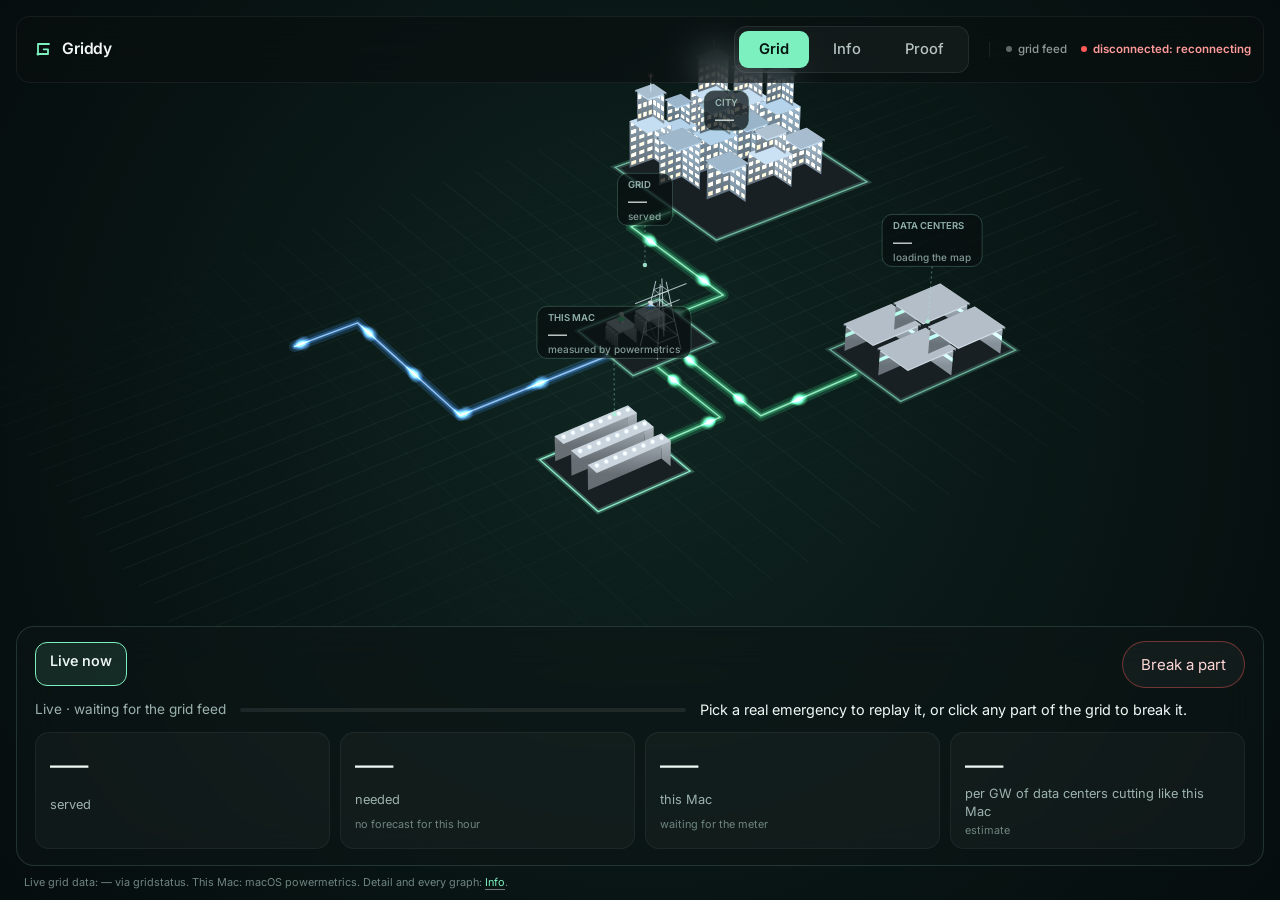
==== commit cbb6e128: "Texas leaves the demo: Uri replays as a labelled San Francisco simulation; data centers open on clic" ====
--- a/web/index.html
+++ b/web/index.html
@@ -35,8 +35,9 @@
   <button id="w-back" type="button" class="w-back" hidden>← Back to the grid</button>
   <div id="w-pop" class="w-pop" role="dialog" aria-labelledby="w-pop-t" hidden>
     <b id="w-pop-t"></b><p id="w-pop-p"></p>
+    <div id="w-pop-o" class="w-pop-o"></div>
     <form id="w-pop-f" class="w-pop-f" hidden>
-      <label for="w-pop-in">Or say how it breaks, in your words</label>
+      <label for="w-pop-in">Or say how it breaks, in your own words</label>
       <div><input id="w-pop-in" maxlength="500" autocomplete="off" placeholder="e.g. an ice storm freezes half the gas wellheads"><button type="submit">Read it</button></div>
       <small id="w-pop-read" aria-live="polite"></small>
     </form>
--- a/web/world.css
+++ b/web/world.css
@@ -61,27 +61,48 @@
 .w-break + .w-work, .w-break ~ .w-play { margin-left: 0; }
 .w-break[aria-pressed="true"] { background: rgba(255, 90, 90, 0.16); }
 
-.w-pop { position: fixed; z-index: 3; width: min(320px, calc(100vw - 32px)); padding: 14px 16px; border-radius: 16px; display: grid; gap: 8px;
-  background: rgba(10, 16, 16, 0.86); border: 1px solid rgba(255, 120, 120, 0.35); box-shadow: 0 18px 40px rgba(0, 0, 0, 0.45);
-  backdrop-filter: blur(18px); -webkit-backdrop-filter: blur(18px); }
+/* The break card (Aryen, Sun 03:20: "make this ui look cleaner"): a title and one line; a way into the map as a quiet
+   row; the judge's own words in one field; the actions under a hairline, the red one last. */
+.w-pop { position: fixed; z-index: 3; width: min(360px, calc(100vw - 32px)); padding: 18px 18px 14px; border-radius: 18px;
+  display: grid; gap: 12px; background: rgba(11, 16, 17, 0.94); border: 1px solid rgba(255, 255, 255, 0.09);
+  box-shadow: 0 24px 60px rgba(0, 0, 0, 0.55), inset 0 1px 0 rgba(255, 255, 255, 0.04);
+  backdrop-filter: blur(18px); -webkit-backdrop-filter: blur(18px); animation: w-rise .22s cubic-bezier(.2, .7, .2, 1) both; }
+.w-pop::before { content: ""; position: absolute; left: 18px; right: 18px; top: -1px; height: 2px; border-radius: 2px;
+  background: linear-gradient(90deg, rgba(255, 96, 96, 0.9), rgba(255, 96, 96, 0)); }
 .w-pop[hidden] { display: none; }
-.w-pop b { font-size: 1rem; font-weight: 600; }
-.w-pop p { margin: 0; font-size: 0.85rem; color: var(--muted); line-height: 1.4; }
+.w-pop b { font-size: 1.05rem; font-weight: 650; letter-spacing: -0.01em; }
+.w-pop p { margin: -6px 0 0; font-size: 0.85rem; color: var(--muted); line-height: 1.45; }
+.w-pop-o:empty { display: none; }
+.w-pop-o button { width: 100%; min-height: 44px; display: flex; align-items: center; justify-content: space-between; gap: 10px;
+  padding: 10px 14px; border-radius: 12px; border: 1px solid rgba(125, 240, 191, 0.28); background: rgba(125, 240, 191, 0.07);
+  color: var(--mint); font: inherit; font-size: 0.9rem; font-weight: 600; cursor: pointer; transition: background .2s ease; }
+.w-pop-o button::after { content: "\2192"; font-weight: 400; }
+.w-pop-o button:hover { background: rgba(125, 240, 191, 0.14); }
 .w-pop-f { display: grid; gap: 6px; }
 .w-pop-f[hidden] { display: none; }
-.w-pop-f label { font-size: 0.75rem; color: var(--muted); }
-.w-pop-f div { display: flex; gap: 6px; }
-.w-pop-f input { flex: 1; min-width: 0; min-height: 44px; padding: 8px 12px; border-radius: 12px; border: 1px solid var(--line);
-  background: rgba(255, 255, 255, 0.05); color: var(--ink); font: inherit; font-size: 0.85rem; }
-.w-pop-f button { min-height: 44px; padding: 8px 14px; border-radius: 12px; border: 1px solid var(--line); background: rgba(255, 255, 255, 0.08); cursor: pointer; }
+.w-pop-f label { font-size: 0.72rem; color: var(--faint); letter-spacing: 0.02em; }
+.w-pop-f div { display: flex; align-items: center; gap: 4px; padding: 4px 4px 4px 12px; border-radius: 12px;
+  border: 1px solid var(--line); background: rgba(255, 255, 255, 0.04); transition: border-color .2s ease, box-shadow .2s ease; }
+.w-pop-f div:focus-within { border-color: rgba(125, 240, 191, 0.55); box-shadow: 0 0 0 3px rgba(125, 240, 191, 0.12); }
+.w-pop-f input { flex: 1; min-width: 0; min-height: 36px; padding: 0; border: 0; background: transparent; color: var(--ink);
+  font: inherit; font-size: 0.88rem; outline: none; }
+.w-pop-f input::placeholder { color: var(--faint); }
+.w-pop-f button { min-height: 36px; padding: 0 14px; border-radius: 9px; border: 0; background: rgba(255, 255, 255, 0.1);
+  color: var(--ink); font: inherit; font-size: 0.82rem; font-weight: 600; cursor: pointer; }
+.w-pop-f button:hover { background: rgba(255, 255, 255, 0.16); }
 .w-pop-f small { font-size: 0.75rem; color: var(--ink); line-height: 1.35; }
+.w-pop-f small:empty { display: none; }
 .w-pop-f small.err { color: #ffb0b0; }
 .w-toast.act { border-left-color: var(--mint); }
-.w-pop-b { display: flex; flex-wrap: wrap; gap: 6px; }
-.w-pop-b button { min-height: 44px; padding: 8px 14px; border-radius: 999px; border: 1px solid var(--line); background: rgba(255, 255, 255, 0.05); cursor: pointer; }
-.w-pop-b button.go { background: var(--red); border-color: var(--red); color: #1a0505; font-weight: 650; }
-.w-pop-b button.open { background: var(--mint); border-color: var(--mint); color: #04130d; font-weight: 650; }
+.w-pop-b { display: flex; flex-wrap: wrap; gap: 8px; padding-top: 12px; border-top: 1px solid rgba(255, 255, 255, 0.07); }
+.w-pop-b:has(.go) { justify-content: flex-end; }
+.w-pop-b button { min-height: 40px; padding: 8px 16px; border-radius: 999px; border: 1px solid var(--line); background: rgba(255, 255, 255, 0.05);
+  color: var(--ink); font: inherit; font-size: 0.88rem; cursor: pointer; transition: background .2s ease; }
+.w-pop-b button:hover { background: rgba(255, 255, 255, 0.1); }
+.w-pop-b button.go { order: 1; background: #ff6b6b; border-color: #ff6b6b; color: #1a0505; font-weight: 650; }   /* the red one last */
+.w-pop-b button.go:hover { background: #ff8282; }
 .w-pop-b button small { display: block; font-size: 0.7rem; color: var(--faint); }
+.w-pop button:focus-visible { outline: 2px solid var(--mint); outline-offset: 2px; }
 
 /* Without Griddy / With Griddy: the comparison the page exists for, so it reads first (Aryen, Sun 02:50) */
 .w-versus { display: grid; grid-template-columns: 1fr 1fr; gap: 12px; }
@@ -204,4 +225,4 @@
 .w-swap { animation: w-fade .4s ease both; }
 @keyframes w-fade { from { opacity: 0; } }
 .w-events button { transition: border-color .2s ease, background-color .2s ease, color .2s ease; }
-@media (prefers-reduced-motion: reduce) { .w-toast, .w-toast.leaving, .w-versus.enter, .w-swap { animation: none; } .w-vs-bar i { transition: none; } }
+@media (prefers-reduced-motion: reduce) { .w-toast, .w-toast.leaving, .w-versus.enter, .w-swap, .w-pop { animation: none; } .w-vs-bar i { transition: none; } }
